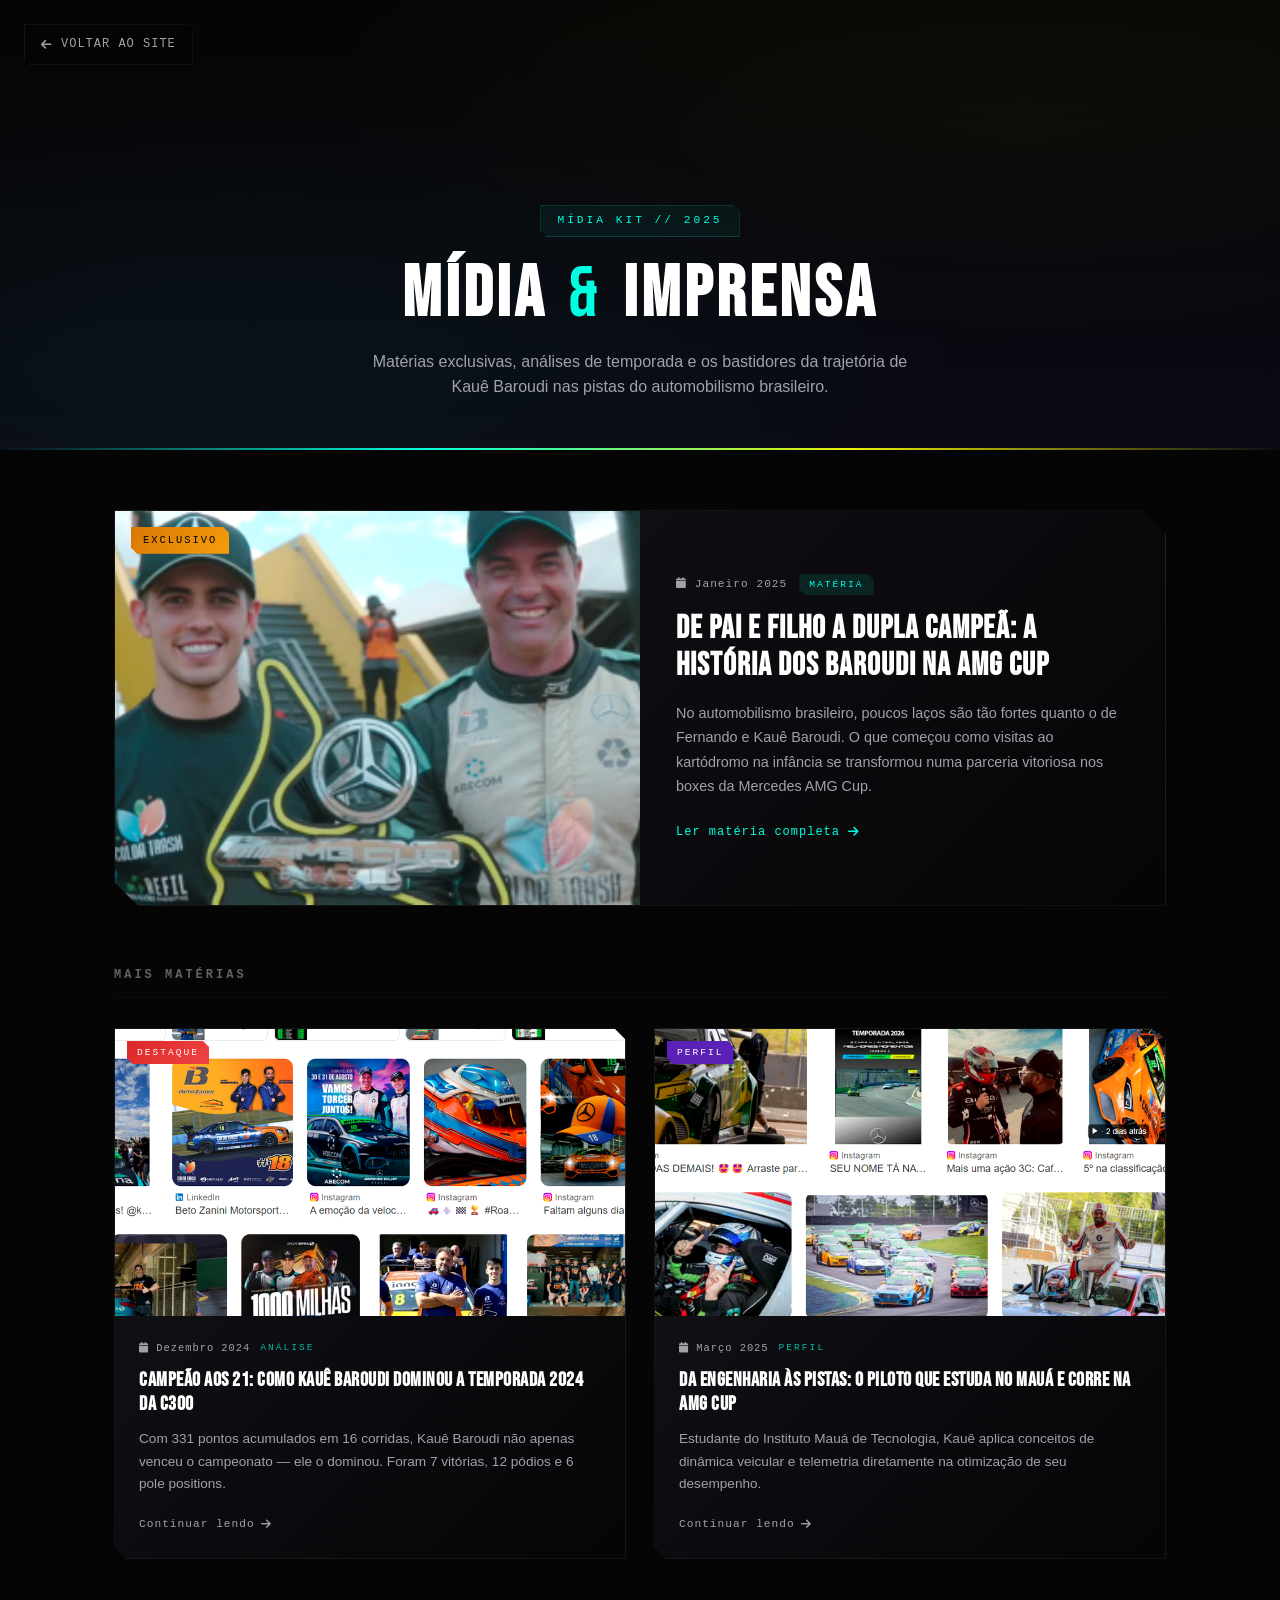
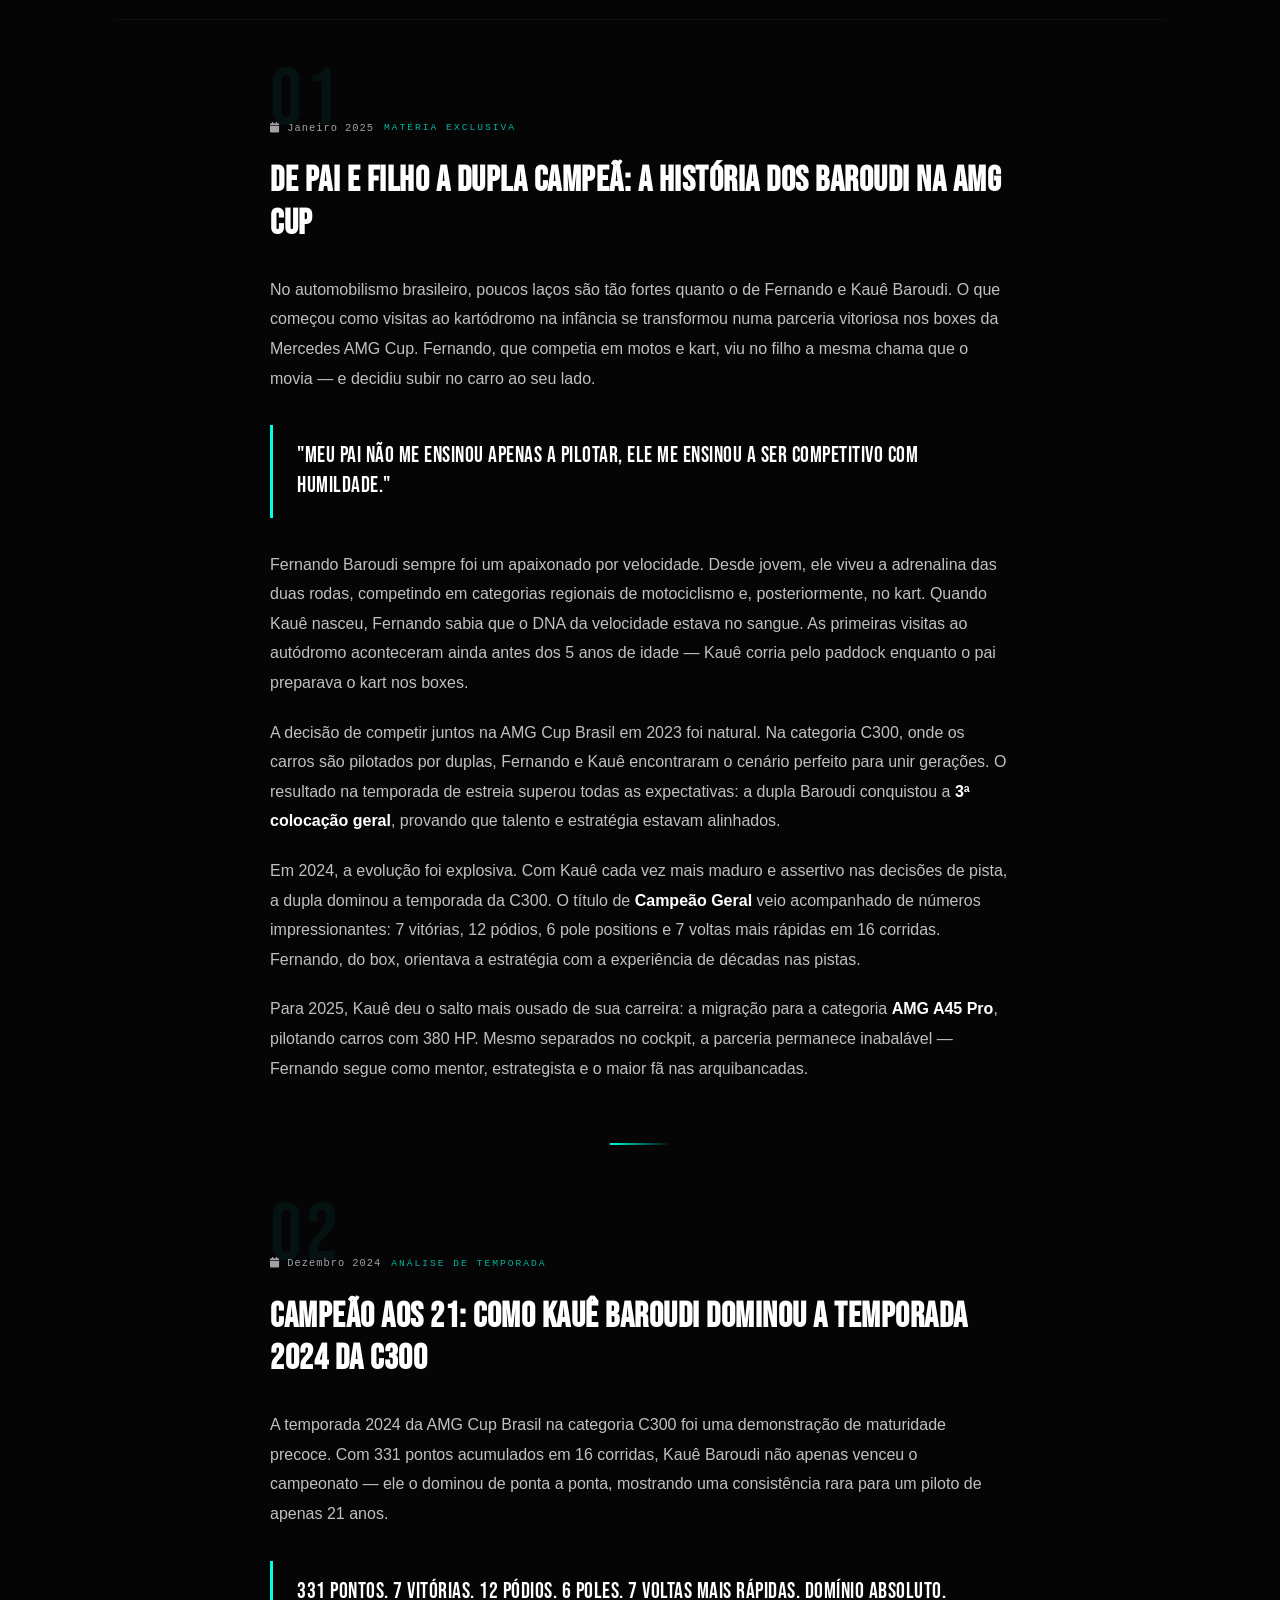
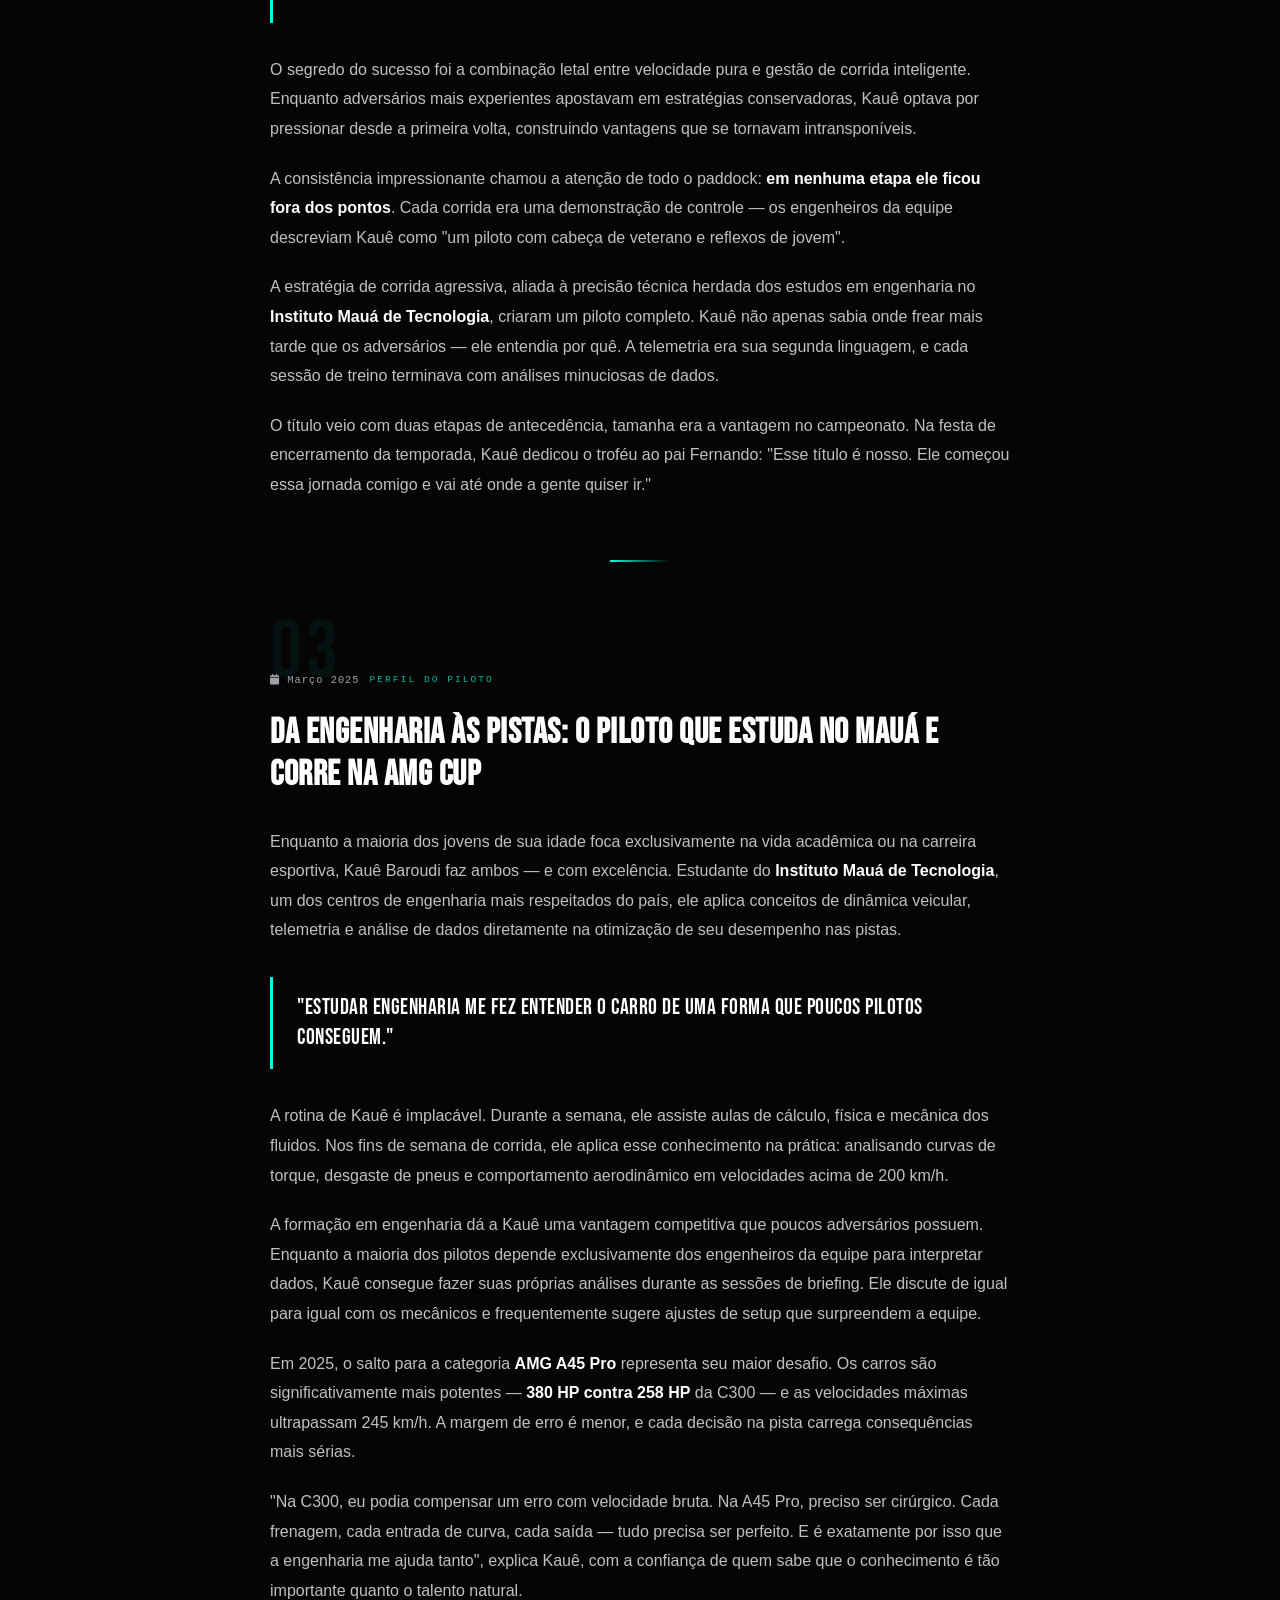
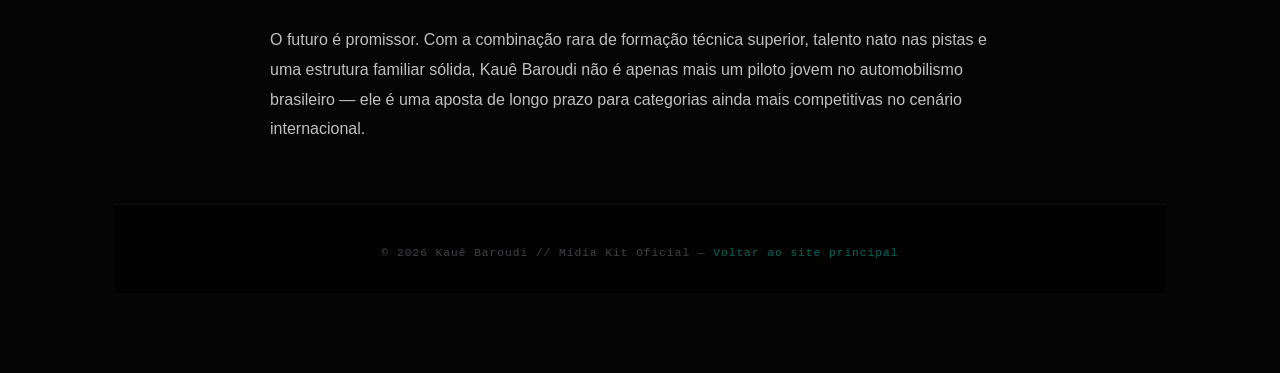
==== blog.html @ 87b8b79f "feat: pagina dedicada de blog com design magazine, artigos completos e links na index" ====
<!DOCTYPE html>
<html lang="pt-BR">
<head>
    <meta charset="UTF-8">
    <meta name="viewport" content="width=device-width, initial-scale=1.0, viewport-fit=cover">
    <title>Blog // Kauê Baroudi — Mídia & Imprensa</title>
    <meta name="description" content="Matérias exclusivas, análises de corrida e bastidores da carreira do piloto Kauê Baroudi na AMG Cup Brasil.">
    
    <!-- Fonts -->
    <link rel="preconnect" href="https://fonts.googleapis.com">
    <link href="https://fonts.googleapis.com/css2?family=Bebas+Neue&family=Inter:wght@300;400;500;600&family=JetBrains+Mono:wght@400;500&display=swap" rel="stylesheet">
    
    <!-- Icons -->
    <link rel="stylesheet" href="https://cdnjs.cloudflare.com/ajax/libs/font-awesome/6.5.2/css/all.min.css">
    
    <!-- Base Styles + Blog Styles -->
    <link rel="stylesheet" href="index.css">
    <link rel="stylesheet" href="blog.css">
</head>
<body>

    <!-- Back to Home -->
    <a href="index.html" class="blog-back-link">
        <i class="fa-solid fa-arrow-left"></i> VOLTAR AO SITE
    </a>

    <!-- Blog Hero -->
    <section class="blog-hero">
        <div class="blog-hero-content">
            <span class="blog-hero-badge">MÍDIA KIT // 2025</span>
            <h1 class="blog-hero-title">MÍDIA <span class="accent-slash">&</span> IMPRENSA</h1>
            <p class="blog-hero-desc">Matérias exclusivas, análises de temporada e os bastidores da trajetória de Kauê Baroudi nas pistas do automobilismo brasileiro.</p>
        </div>
    </section>

    <!-- Blog Content -->
    <main class="blog-content-area">
        <div class="blog-container">

            <!-- Featured Article -->
            <article class="featured-article" id="artigo-1">
                <div class="featured-img-wrapper">
                    <img src="material/card.png" alt="Fernando e Kauê Baroudi com troféu AMG Cup">
                    <span class="featured-badge">EXCLUSIVO</span>
                </div>
                <div class="featured-text">
                    <div class="featured-meta">
                        <span class="featured-date"><i class="fa-solid fa-calendar"></i> Janeiro 2025</span>
                        <span class="featured-tag">MATÉRIA</span>
                    </div>
                    <h2 class="featured-title">De Pai e Filho a Dupla Campeã: A História dos Baroudi na AMG Cup</h2>
                    <p class="featured-excerpt">No automobilismo brasileiro, poucos laços são tão fortes quanto o de Fernando e Kauê Baroudi. O que começou como visitas ao kartódromo na infância se transformou numa parceria vitoriosa nos boxes da Mercedes AMG Cup.</p>
                    <a href="#leitura-1" class="featured-read-more">Ler matéria completa <i class="fa-solid fa-arrow-right"></i></a>
                </div>
            </article>

            <!-- Other Articles -->
            <h3 class="articles-section-title">MAIS MATÉRIAS</h3>

            <div class="articles-grid">
                <!-- Article 2 -->
                <article class="article-card" id="artigo-2">
                    <div class="article-img-wrapper">
                        <img src="assets/galeria_4.png" alt="Kauê Baroudi campeão C300 2024">
                        <span class="article-badge badge-destaque">DESTAQUE</span>
                    </div>
                    <div class="article-body">
                        <div class="article-meta">
                            <span class="article-date"><i class="fa-solid fa-calendar"></i> Dezembro 2024</span>
                            <span class="article-cat">ANÁLISE</span>
                        </div>
                        <h3 class="article-title">Campeão aos 21: Como Kauê Baroudi Dominou a Temporada 2024 da C300</h3>
                        <p class="article-excerpt">Com 331 pontos acumulados em 16 corridas, Kauê Baroudi não apenas venceu o campeonato — ele o dominou. Foram 7 vitórias, 12 pódios e 6 pole positions.</p>
                        <a href="#leitura-2" class="article-read-link">Continuar lendo <i class="fa-solid fa-arrow-right"></i></a>
                    </div>
                </article>

                <!-- Article 3 -->
                <article class="article-card" id="artigo-3">
                    <div class="article-img-wrapper">
                        <img src="assets/galeria_2.png" alt="Kauê Baroudi no cockpit AMG A45 Pro">
                        <span class="article-badge badge-perfil">PERFIL</span>
                    </div>
                    <div class="article-body">
                        <div class="article-meta">
                            <span class="article-date"><i class="fa-solid fa-calendar"></i> Março 2025</span>
                            <span class="article-cat">PERFIL</span>
                        </div>
                        <h3 class="article-title">Da Engenharia às Pistas: O Piloto que Estuda no Mauá e Corre na AMG Cup</h3>
                        <p class="article-excerpt">Estudante do Instituto Mauá de Tecnologia, Kauê aplica conceitos de dinâmica veicular e telemetria diretamente na otimização de seu desempenho.</p>
                        <a href="#leitura-3" class="article-read-link">Continuar lendo <i class="fa-solid fa-arrow-right"></i></a>
                    </div>
                </article>
            </div>

            <!-- Full Articles -->
            <div class="article-full-section">

                <!-- Full Article 1 -->
                <article class="article-full" id="leitura-1">
                    <div class="article-full-header">
                        <div class="article-full-number">01</div>
                        <div class="article-meta">
                            <span class="article-date"><i class="fa-solid fa-calendar"></i> Janeiro 2025</span>
                            <span class="article-cat">MATÉRIA EXCLUSIVA</span>
                        </div>
                        <h2 class="article-title">De Pai e Filho a Dupla Campeã: A História dos Baroudi na AMG Cup</h2>
                    </div>
                    <div class="article-full-body">
                        <p>No automobilismo brasileiro, poucos laços são tão fortes quanto o de Fernando e Kauê Baroudi. O que começou como visitas ao kartódromo na infância se transformou numa parceria vitoriosa nos boxes da Mercedes AMG Cup. Fernando, que competia em motos e kart, viu no filho a mesma chama que o movia — e decidiu subir no carro ao seu lado.</p>

                        <div class="pull-quote">
                            "Meu pai não me ensinou apenas a pilotar, ele me ensinou a ser competitivo com humildade."
                        </div>

                        <p>Fernando Baroudi sempre foi um apaixonado por velocidade. Desde jovem, ele viveu a adrenalina das duas rodas, competindo em categorias regionais de motociclismo e, posteriormente, no kart. Quando Kauê nasceu, Fernando sabia que o DNA da velocidade estava no sangue. As primeiras visitas ao autódromo aconteceram ainda antes dos 5 anos de idade — Kauê corria pelo paddock enquanto o pai preparava o kart nos boxes.</p>

                        <p>A decisão de competir juntos na AMG Cup Brasil em 2023 foi natural. Na categoria C300, onde os carros são pilotados por duplas, Fernando e Kauê encontraram o cenário perfeito para unir gerações. O resultado na temporada de estreia superou todas as expectativas: a dupla Baroudi conquistou a <strong>3ª colocação geral</strong>, provando que talento e estratégia estavam alinhados.</p>

                        <p>Em 2024, a evolução foi explosiva. Com Kauê cada vez mais maduro e assertivo nas decisões de pista, a dupla dominou a temporada da C300. O título de <strong>Campeão Geral</strong> veio acompanhado de números impressionantes: 7 vitórias, 12 pódios, 6 pole positions e 7 voltas mais rápidas em 16 corridas. Fernando, do box, orientava a estratégia com a experiência de décadas nas pistas.</p>

                        <p>Para 2025, Kauê deu o salto mais ousado de sua carreira: a migração para a categoria <strong>AMG A45 Pro</strong>, pilotando carros com 380 HP. Mesmo separados no cockpit, a parceria permanece inabalável — Fernando segue como mentor, estrategista e o maior fã nas arquibancadas.</p>
                    </div>
                </article>

                <div class="article-divider"></div>

                <!-- Full Article 2 -->
                <article class="article-full" id="leitura-2">
                    <div class="article-full-header">
                        <div class="article-full-number">02</div>
                        <div class="article-meta">
                            <span class="article-date"><i class="fa-solid fa-calendar"></i> Dezembro 2024</span>
                            <span class="article-cat">ANÁLISE DE TEMPORADA</span>
                        </div>
                        <h2 class="article-title">Campeão aos 21: Como Kauê Baroudi Dominou a Temporada 2024 da C300</h2>
                    </div>
                    <div class="article-full-body">
                        <p>A temporada 2024 da AMG Cup Brasil na categoria C300 foi uma demonstração de maturidade precoce. Com 331 pontos acumulados em 16 corridas, Kauê Baroudi não apenas venceu o campeonato — ele o dominou de ponta a ponta, mostrando uma consistência rara para um piloto de apenas 21 anos.</p>

                        <div class="pull-quote">
                            331 pontos. 7 vitórias. 12 pódios. 6 poles. 7 voltas mais rápidas. Domínio absoluto.
                        </div>

                        <p>O segredo do sucesso foi a combinação letal entre velocidade pura e gestão de corrida inteligente. Enquanto adversários mais experientes apostavam em estratégias conservadoras, Kauê optava por pressionar desde a primeira volta, construindo vantagens que se tornavam intransponíveis.</p>

                        <p>A consistência impressionante chamou a atenção de todo o paddock: <strong>em nenhuma etapa ele ficou fora dos pontos</strong>. Cada corrida era uma demonstração de controle — os engenheiros da equipe descreviam Kauê como "um piloto com cabeça de veterano e reflexos de jovem".</p>

                        <p>A estratégia de corrida agressiva, aliada à precisão técnica herdada dos estudos em engenharia no <strong>Instituto Mauá de Tecnologia</strong>, criaram um piloto completo. Kauê não apenas sabia onde frear mais tarde que os adversários — ele entendia por quê. A telemetria era sua segunda linguagem, e cada sessão de treino terminava com análises minuciosas de dados.</p>

                        <p>O título veio com duas etapas de antecedência, tamanha era a vantagem no campeonato. Na festa de encerramento da temporada, Kauê dedicou o troféu ao pai Fernando: "Esse título é nosso. Ele começou essa jornada comigo e vai até onde a gente quiser ir."</p>
                    </div>
                </article>

                <div class="article-divider"></div>

                <!-- Full Article 3 -->
                <article class="article-full" id="leitura-3">
                    <div class="article-full-header">
                        <div class="article-full-number">03</div>
                        <div class="article-meta">
                            <span class="article-date"><i class="fa-solid fa-calendar"></i> Março 2025</span>
                            <span class="article-cat">PERFIL DO PILOTO</span>
                        </div>
                        <h2 class="article-title">Da Engenharia às Pistas: O Piloto que Estuda no Mauá e Corre na AMG Cup</h2>
                    </div>
                    <div class="article-full-body">
                        <p>Enquanto a maioria dos jovens de sua idade foca exclusivamente na vida acadêmica ou na carreira esportiva, Kauê Baroudi faz ambos — e com excelência. Estudante do <strong>Instituto Mauá de Tecnologia</strong>, um dos centros de engenharia mais respeitados do país, ele aplica conceitos de dinâmica veicular, telemetria e análise de dados diretamente na otimização de seu desempenho nas pistas.</p>

                        <div class="pull-quote">
                            "Estudar engenharia me fez entender o carro de uma forma que poucos pilotos conseguem."
                        </div>

                        <p>A rotina de Kauê é implacável. Durante a semana, ele assiste aulas de cálculo, física e mecânica dos fluidos. Nos fins de semana de corrida, ele aplica esse conhecimento na prática: analisando curvas de torque, desgaste de pneus e comportamento aerodinâmico em velocidades acima de 200 km/h.</p>

                        <p>A formação em engenharia dá a Kauê uma vantagem competitiva que poucos adversários possuem. Enquanto a maioria dos pilotos depende exclusivamente dos engenheiros da equipe para interpretar dados, Kauê consegue fazer suas próprias análises durante as sessões de briefing. Ele discute de igual para igual com os mecânicos e frequentemente sugere ajustes de setup que surpreendem a equipe.</p>

                        <p>Em 2025, o salto para a categoria <strong>AMG A45 Pro</strong> representa seu maior desafio. Os carros são significativamente mais potentes — <strong>380 HP contra 258 HP</strong> da C300 — e as velocidades máximas ultrapassam 245 km/h. A margem de erro é menor, e cada decisão na pista carrega consequências mais sérias.</p>

                        <p>"Na C300, eu podia compensar um erro com velocidade bruta. Na A45 Pro, preciso ser cirúrgico. Cada frenagem, cada entrada de curva, cada saída — tudo precisa ser perfeito. E é exatamente por isso que a engenharia me ajuda tanto", explica Kauê, com a confiança de quem sabe que o conhecimento é tão importante quanto o talento natural.</p>

                        <p>O futuro é promissor. Com a combinação rara de formação técnica superior, talento nato nas pistas e uma estrutura familiar sólida, Kauê Baroudi não é apenas mais um piloto jovem no automobilismo brasileiro — ele é uma aposta de longo prazo para categorias ainda mais competitivas no cenário internacional.</p>
                    </div>
                </article>

            </div>

            <!-- Blog Footer -->
            <footer class="blog-footer">
                <p>© 2026 Kauê Baroudi // Mídia Kit Oficial — <a href="index.html">Voltar ao site principal</a></p>
            </footer>

        </div>
    </main>

</body>
</html>
---- index.css ----
/* ==========================================================================
   DESIGN SYSTEM & VARIABLES
   ========================================================================== */
:root {
    /* Color Palette */
    --bg-dark: #050505;
    --bg-darker: #020202;
    --card-bg-start: #14141a;
    --card-bg-end: #050507;
    
    --primary-cyan: #00FFE0;
    --primary-cyan-glow: rgba(0, 255, 224, 0.4);
    
    --secondary-green: #ECEE01;
    --secondary-green-glow: rgba(236, 238, 1, 0.5);
    
    --text-white: #ffffff;
    --text-gray: #a1a1aa;
    --text-dark: #1f1f2e;
    
    /* Font Stacks */
    --font-title: 'Bebas Neue', sans-serif;
    --font-body: 'Space Grotesk', sans-serif;
    --font-mono: 'DM Mono', monospace;
    
    /* Custom Sci-Fi Clip-Paths (Chamfered cuts) */
    --cut-sm: polygon(0 0, calc(100% - 6px) 0, 100% 6px, 100% 100%, 6px 100%, 0 calc(100% - 6px));
    --cut-md: polygon(0 0, calc(100% - 12px) 0, 100% 12px, 100% 100%, 12px 100%, 0 calc(100% - 12px));
    --cut-lg: polygon(0 0, calc(100% - 24px) 0, 100% 24px, 100% 100%, 24px 100%, 0 calc(100% - 24px));
    
    /* Transitions */
    --transition-fast: 0.2s cubic-bezier(0.16, 1, 0.3, 1);
    --transition-smooth: 0.5s cubic-bezier(0.16, 1, 0.3, 1);
    
    --header-height: 80px;
}

/* ==========================================================================
   RESET & BASE STYLES
   ========================================================================== */
*, *::before, *::after {
    box-sizing: border-box;
    margin: 0;
    padding: 0;
}

html {
    scroll-behavior: smooth;
    overflow-x: hidden;
    background-color: var(--bg-dark);
}

body {
    font-family: var(--font-body);
    background-color: var(--bg-dark);
    color: var(--text-white);
    line-height: 1.6;
    overflow-x: hidden;
}

li {
    list-style: none;
}

a {
    color: inherit;
    text-decoration: none;
    transition: var(--transition-fast);
}

img, video {
    display: block;
    max-width: 100%;
    height: auto;
    image-rendering: -webkit-optimize-contrast;
    image-rendering: crisp-edges;
}

/* Scrollbar styling */
::-webkit-scrollbar {
    width: 8px;
}
::-webkit-scrollbar-track {
    background: var(--bg-dark);
}
::-webkit-scrollbar-thumb {
    background: #27272a;
    border-radius: 4px;
}
::-webkit-scrollbar-thumb:hover {
    background: var(--primary-cyan);
}

/* ==========================================================================
   REUSABLE COMPONENTS
   ========================================================================== */
.container {
    width: 100%;
    max-width: 1280px;
    margin: 0 auto;
    padding: 0 clamp(1rem, 3vw, 2rem);
}

.section-padding {
    padding: clamp(2.5rem, 6vw, 4.5rem) 0;
}

.bg-darker {
    background-color: var(--bg-darker);
}

/* Header & Section Title Divider */
.section-header {
    margin-bottom: 30px;
    text-align: center;
}

.section-title {
    font-family: var(--font-title);
    font-size: clamp(3rem, 6vw, 4.5rem);
    letter-spacing: 2px;
    color: var(--text-white);
    text-transform: uppercase;
}

.section-divider {
    width: 60px;
    height: 4px;
    background: linear-gradient(90deg, var(--primary-cyan), var(--secondary-green));
    margin: 15px auto 0;
}

.text-center {
    text-align: center;
}

/* Buttons */
.btn {
    display: inline-flex;
    align-items: center;
    justify-content: center;
    font-family: var(--font-body);
    font-weight: 700;
    font-size: 0.9rem;
    letter-spacing: 1px;
    text-transform: uppercase;
    padding: 16px 36px;
    clip-path: var(--cut-sm);
    cursor: pointer;
    transition: var(--transition-fast);
    position: relative;
    border: none;
    outline: none;
}

.btn-primary {
    background: linear-gradient(135deg, var(--primary-cyan), #008BB8);
    color: var(--text-white);
    box-shadow: 0 4px 20px var(--primary-cyan-glow);
}

.btn-primary:hover {
    transform: translateY(-2px);
    box-shadow: 0 6px 25px var(--primary-cyan);
}

.btn-outline {
    background: transparent;
    color: var(--text-white);
    border: 1px solid rgba(255, 255, 255, 0.2);
}

.btn-outline::before {
    content: '';
    position: absolute;
    top: 0;
    left: 0;
    width: 100%;
    height: 100%;
    background: rgba(255, 255, 255, 0.05);
    opacity: 0;
    transition: var(--transition-fast);
}

.btn-outline:hover {
    border-color: var(--secondary-green);
    color: var(--secondary-green);
    box-shadow: 0 0 15px var(--secondary-green-glow);
}

.btn-outline:hover::before {
    opacity: 1;
}

.btn-full {
    width: 100%;
}

/* ==========================================================================
   HEADER / NAVIGATION MENU
   ========================================================================== */
#mainNav {
    position: fixed;
    top: 0;
    left: 0;
    width: 100%;
    height: var(--header-height);
    height: calc(var(--header-height) + env(safe-area-inset-top, 0px));
    z-index: 1000;
    transition: var(--transition-smooth);
    background: rgba(5, 5, 5, 0.2);
    backdrop-filter: blur(8px);
    border-bottom: 1px solid rgba(255, 255, 255, 0.03);
    padding-top: env(safe-area-inset-top, 0px);
    padding-left: env(safe-area-inset-left, 0px);
    padding-right: env(safe-area-inset-right, 0px);
}

.nav-container {
    max-width: 1280px;
    height: 100%;
    margin: 0 auto;
    padding: 0 24px;
    display: flex;
    align-items: center;
    justify-content: space-between;
    position: relative;
}

.logo {
    font-family: var(--font-title);
    font-size: 2.2rem;
    letter-spacing: 1.5px;
    color: var(--text-white);
    display: flex;
    align-items: center;
}

.accent-slash {
    color: var(--primary-cyan);
    margin: 0 5px;
    font-weight: 300;
}

.car-number {
    color: var(--secondary-green);
}

/* Nav Menu Links */
.nav-menu ul {
    display: flex;
    align-items: center;
    gap: 32px;
}

.nav-link {
    font-family: var(--font-body);
    font-weight: 600;
    font-size: 0.9rem;
    text-transform: uppercase;
    letter-spacing: 1px;
    color: var(--text-gray);
    position: relative;
    padding: 8px 0;
}

.nav-link::after {
    content: '';
    position: absolute;
    bottom: 0;
    left: 0;
    width: 0;
    height: 2px;
    background-color: var(--secondary-green);
    transition: var(--transition-fast);
}

.nav-link:hover {
    color: var(--text-white);
}

.nav-link:hover::after,
.nav-link.active::after {
    width: 100%;
}

.nav-link.active {
    color: var(--secondary-green);
}

.btn-nav-cta {
    background: rgba(124, 58, 237, 0.1);
    border: 1px solid var(--primary-cyan);
    color: var(--text-white);
    font-family: var(--font-body);
    font-weight: 700;
    font-size: 0.85rem;
    text-transform: uppercase;
    letter-spacing: 1px;
    padding: 10px 24px;
    clip-path: var(--cut-sm);
}

.btn-nav-cta:hover {
    background: var(--primary-cyan);
    box-shadow: 0 0 15px var(--primary-cyan-glow);
}

/* Mobile Toggle Hamburger */
.nav-toggle {
    display: none;
    flex-direction: column;
    justify-content: space-between;
    width: 30px;
    height: 20px;
    background: transparent;
    border: none;
    cursor: pointer;
    z-index: 1100;
}

.nav-toggle .bar {
    width: 100%;
    height: 2px;
    background-color: var(--text-white);
    transition: var(--transition-fast);
}

/* Scrolled Nav Style: Dynamic Gradient Menu */
#mainNav.scrolled {
    background: rgba(5, 5, 5, 0.95);
    height: 70px;
    height: calc(70px + env(safe-area-inset-top, 0px));
    box-shadow: 0 10px 30px rgba(0, 0, 0, 0.8);
    position: fixed;
}

/* As scrolled menu gradient border: 10% ends roxo/magenta, 80% center ciano/teal */
#mainNav.scrolled::after {
    content: '';
    position: absolute;
    bottom: 0;
    left: 0;
    width: 100%;
    height: 2px;
    background: linear-gradient(90deg, var(--primary-cyan) 0%, var(--secondary-green) 15%, #27272a 30%, #27272a 70%, var(--secondary-green) 85%, var(--primary-cyan) 100%);
}

/* ==========================================================================
   HERO SECTION (Scroll Sync Video)
   ========================================================================== */
.hero-scroll-container {
    height: calc(100vh + 380px);
    height: calc(100dvh + 380px);
    position: relative;
    background-color: #050505;
    z-index: 10;
}

.hero-sticky {
    position: sticky;
    top: 0;
    height: 100vh;
    height: 100dvh;
    width: 100%;
    overflow: hidden;
    background-color: #050505;
}



#hero-video {
    position: absolute;
    top: 50%;
    left: 50%;
    width: 100%;
    height: 100%;
    max-width: none;
    transform: translate(-50%, -50%) scale(1.05);
    object-fit: cover;
    z-index: 1;
    will-change: transform, current-time;
}

.hero-watermark-cover {
    position: absolute;
    bottom: 0;
    right: 0;
    width: 160px;
    height: 160px;
    background: radial-gradient(circle at bottom right, #050505 10%, rgba(5, 5, 5, 0.85) 35%, transparent 75%);
    z-index: 2;
    pointer-events: none;
}

.hero-dark-overlay {
    position: absolute;
    top: 0;
    left: 0;
    width: 100%;
    height: 100%;
    background-color: #000000;
    opacity: 0.1; /* Starts almost transparent, fades to 0.85 */
    z-index: 3;
    will-change: opacity;
}

.hero-content {
    position: absolute;
    top: 0;
    left: 0;
    width: 100%;
    height: 100%;
    z-index: 4;
    display: flex;
    flex-direction: column;
    justify-content: center;
    align-items: center;
    text-align: center;
    padding: 24px;
    pointer-events: none;
}

.hero-eyebrow {
    display: block;
    font-family: var(--font-mono);
    color: var(--secondary-green);
    font-size: 1.1rem;
    font-weight: 500;
    letter-spacing: 4px;
    margin-bottom: 20px;
    text-shadow: 0 0 10px var(--secondary-green-glow);
    opacity: 0;
    transform: translateY(30px);
    will-change: transform, opacity;
}

.hero-name {
    font-family: var(--font-title);
    font-size: clamp(4rem, 10vw, 8rem);
    line-height: 0.9;
    letter-spacing: 0.35em;
    margin-bottom: 24px;
    text-shadow: 0 5px 30px rgba(0, 0, 0, 0.8);
    opacity: 0;
    transform: translateY(40px);
    will-change: transform, opacity, letter-spacing;
}

.hero-tagline {
    font-size: clamp(1rem, 2vw, 1.25rem);
    color: var(--text-gray);
    max-width: 650px;
    margin: 0 auto 40px;
    text-shadow: 0 2px 10px rgba(0,0,0,0.5);
    opacity: 0;
    transform: translateY(30px);
    will-change: transform, opacity;
}

.hero-actions {
    display: flex;
    gap: 20px;
    justify-content: center;
    opacity: 0;
    transform: translateY(30px);
    will-change: transform, opacity;
}

/* Scroll Indicator */
.scroll-indicator {
    position: absolute;
    bottom: 40px;
    left: 50%;
    transform: translateX(-50%);
    z-index: 3;
    display: flex;
    flex-direction: column;
    align-items: center;
    gap: 8px;
    pointer-events: none;
}

.scroll-text {
    font-family: var(--font-mono);
    font-size: 0.75rem;
    letter-spacing: 2px;
    color: var(--text-gray);
}

.scroll-arrow {
    font-size: 1.2rem;
    color: var(--secondary-green);
    animation: bounce 2s infinite;
}

@keyframes bounce {
    0%, 20%, 50%, 80%, 100% {
        transform: translateY(0);
    }
    40% {
        transform: translateY(-8px);
    }
    60% {
        transform: translateY(-4px);
    }
}

/* ==========================================================================
   SPONSORS BAR (Marquee below Hero)
   ========================================================================== */
.sponsors-bar-section {
    position: relative;
    z-index: 12;
    background: linear-gradient(180deg, #050505 0%, #0a0a10 50%, #050505 100%);
    border-top: 1px solid rgba(0, 255, 224, 0.08);
    border-bottom: 1px solid rgba(236, 238, 1, 0.08);
    padding: 0;
    overflow: hidden;
}

.sponsors-bar-container {
    display: flex;
    flex-direction: column;
    align-items: center;
    padding: 18px 0 14px;
}

.sponsors-bar-label {
    font-family: var(--font-mono);
    font-size: 0.65rem;
    letter-spacing: 3px;
    color: var(--text-gray);
    margin-bottom: 14px;
    text-transform: uppercase;
    opacity: 0.6;
}

.sponsors-bar-track {
    width: 100%;
    overflow: hidden;
    -webkit-mask-image: linear-gradient(90deg, transparent 0%, #000 10%, #000 90%, transparent 100%);
    mask-image: linear-gradient(90deg, transparent 0%, #000 10%, #000 90%, transparent 100%);
}

.sponsors-bar-logos {
    display: flex;
    gap: 50px;
    animation: marqueeScroll 25s linear infinite;
    width: max-content;
}

.sponsor-bar-item {
    font-family: var(--font-title);
    font-size: 1.5rem;
    letter-spacing: 3px;
    color: rgba(255, 255, 255, 0.45);
    white-space: nowrap;
    display: flex;
    align-items: center;
    gap: 10px;
    transition: all 0.4s ease;
    cursor: default;
    user-select: none;
    text-shadow: 0 0 8px rgba(0, 255, 224, 0.08);
}

.sponsor-bar-item i {
    font-size: 1.05rem;
    color: var(--primary-cyan);
    opacity: 0.5;
    transition: all 0.4s ease;
    filter: drop-shadow(0 0 4px rgba(0, 255, 224, 0.15));
}

.sponsor-bar-item:hover {
    color: rgba(255, 255, 255, 0.85);
    text-shadow: 0 0 15px rgba(0, 255, 224, 0.25);
}

.sponsor-bar-item:hover i {
    color: var(--primary-cyan);
    opacity: 1;
    filter: drop-shadow(0 0 8px rgba(0, 255, 224, 0.5));
}

@keyframes marqueeScroll {
    0% {
        transform: translateX(0);
    }
    100% {
        transform: translateX(-50%);
    }
}

/* ==========================================================================
   SOBRE O PILOTO (About Section)
   ========================================================================== */
.about-grid {
    display: grid;
    grid-template-columns: 5fr 7fr;
    gap: 60px;
    align-items: start;
}

.about-image-column {
    display: flex;
    flex-direction: column;
    gap: 30px;
}

.about-img-wrapper {
    clip-path: var(--cut-lg);
    background: linear-gradient(135deg, var(--primary-cyan), var(--secondary-green));
    padding: 2px; /* Gradient border */
    position: relative;
    box-shadow: 0 20px 40px rgba(0,0,0,0.5);
}

.about-img {
    width: 100%;
    aspect-ratio: 4/5;
    object-fit: cover;
    clip-path: var(--cut-lg);
    transition: var(--transition-smooth);
}

.about-img-wrapper:hover .about-img {
    transform: scale(1.02);
}

/* Pillars grid under image */
.pillars-grid {
    display: grid;
    grid-template-columns: repeat(2, 1fr);
    gap: 20px;
}

.pillar-card {
    background: linear-gradient(135deg, var(--card-bg-start), var(--card-bg-end));
    border: 1px solid rgba(255, 255, 255, 0.05);
    padding: 20px;
    clip-path: var(--cut-sm);
    transition: var(--transition-fast);
}

.pillar-card:hover {
    border-color: rgba(124, 58, 237, 0.3);
    transform: translateY(-3px);
}

.pillar-icon {
    font-size: 1.5rem;
    color: var(--primary-cyan);
    margin-bottom: 12px;
}

.pillar-title {
    font-family: var(--font-body);
    font-weight: 700;
    font-size: 1rem;
    margin-bottom: 6px;
    color: var(--text-white);
    text-transform: uppercase;
}

.pillar-desc {
    font-size: 0.8rem;
    color: var(--text-gray);
    line-height: 1.4;
}

/* About Card Label (below image) */
.about-card-label {
    text-align: center;
    padding: 20px 16px 12px;
    background: linear-gradient(135deg, rgba(20, 20, 26, 0.6), rgba(5, 5, 7, 0.8));
    border: 1px solid rgba(255, 255, 255, 0.04);
    clip-path: var(--cut-sm);
    margin-top: -4px;
}

.about-card-name {
    font-family: var(--font-title);
    font-size: clamp(1.8rem, 4vw, 2.5rem);
    letter-spacing: 3px;
    color: var(--text-white);
    line-height: 1;
    margin-bottom: 6px;
}

.about-card-category {
    font-family: var(--font-mono);
    font-size: 0.75rem;
    letter-spacing: 2px;
    color: var(--text-gray);
    display: block;
}

/* About Text */
.about-subtitle {
    font-family: var(--font-title);
    font-size: clamp(1.6rem, 4.5vw, 2.4rem);
    letter-spacing: 1px;
    color: var(--secondary-green);
    margin-bottom: 24px;
    text-shadow: 0 0 10px var(--secondary-green-glow);
}

.about-paragraph {
    color: var(--text-gray);
    margin-bottom: 20px;
    font-size: 1.05rem;
    text-align: justify;
}

.about-paragraph strong {
    color: var(--text-white);
}

.signature-block {
    margin-top: 40px;
    border-left: 3px solid var(--primary-cyan);
    padding-left: 20px;
}

.sig-name {
    display: block;
    font-family: var(--font-title);
    font-size: clamp(1.5rem, 3.5vw, 2.2rem);
    letter-spacing: 1px;
    line-height: 1;
}

.sig-title {
    font-family: var(--font-mono);
    font-size: 0.8rem;
    color: var(--text-gray);
    letter-spacing: 1px;
}

/* ==========================================================================
   TRAJETÓRIA / TIMELINE (Horizontal Scroll Pin)
   ========================================================================== */
.timeline-scroll-container {
    height: 180vh;
    height: 180dvh; /* Faster scroll volume for a tighter section */
    position: relative;
    background-color: var(--bg-dark);
}

.trajectory-sticky {
    position: sticky;
    top: 0;
    left: 0;
    width: 100%;
    height: 100vh;
    height: 100dvh;
    overflow: hidden;
    display: flex;
    flex-direction: column;
    justify-content: center;
    z-index: 6;
}


.timeline-header-container {
    position: relative;
    z-index: 3;
    text-align: center;
    margin-bottom: 10px;
    padding: 0 24px;
}

.section-subtitle {
    font-size: 1rem;
    color: var(--text-gray);
    letter-spacing: 1px;
    margin-top: 10px;
}

/* Horizontal Timeline Path */
.timeline-container {
    position: relative;
    z-index: 3;
    width: 100%;
    padding: 20px 0;
}

.timeline-track {
    position: absolute;
    top: 50px;
    left: 0;
    width: 100%;
    height: 2px;
    background: rgba(255, 255, 255, 0.1);
    z-index: 1;
}

.timeline-track-progress {
    position: absolute;
    top: 50px;
    left: 0;
    height: 2px;
    background: linear-gradient(90deg, var(--primary-cyan), var(--secondary-green));
    width: 0%;
    z-index: 2;
    box-shadow: 0 0 10px var(--secondary-green);
}

/* Nodes Wrapper */
.timeline-wrapper {
    display: flex;
    width: max-content;
    padding-left: 10%;
    padding-right: 10%;
    position: relative;
    z-index: 2;
}

.timeline-node {
    width: min(320px, 100vw);
    min-width: min(320px, 100vw);
    position: relative;
    padding: 0 16px;
    display: flex;
    flex-direction: column;
    align-items: center;
    z-index: 3;
}

/* Dot on the track line */
.timeline-dot {
    width: 20px;
    height: 20px;
    background-color: var(--bg-dark);
    border: 3px solid rgba(255, 255, 255, 0.4);
    border-radius: 50%;
    margin-bottom: 24px;
    transition: var(--transition-fast);
    box-shadow: 0 0 0 rgba(255, 255, 255, 0);
    z-index: 5;
    position: relative;
}

.timeline-dot.active {
    background-color: var(--secondary-green);
    border-color: #000;
    box-shadow: 0 0 15px var(--secondary-green-glow);
    transform: scale(1.35);
}

/* Pulse effect for upcoming stops */
.timeline-dot.next-stop {
    border-color: var(--primary-cyan);
    animation: dotPulse 1.5s infinite alternate;
}

@keyframes dotPulse {
    0% {
        box-shadow: 0 0 0 0 var(--primary-cyan-glow);
    }
    100% {
        box-shadow: 0 0 12px 6px var(--primary-cyan-glow);
    }
}

/* The card with details */
.timeline-card {
    background: rgba(20, 20, 26, 0.85);
    backdrop-filter: blur(12px);
    border: 1px solid rgba(255, 255, 255, 0.05);
    padding: 16px;
    clip-path: var(--cut-md);
    width: 100%;
    transition: var(--transition-fast);
    position: relative;
}

.timeline-node:hover .timeline-card {
    border-color: var(--secondary-green-glow);
    background: rgba(25, 25, 32, 0.9);
}

.timeline-year {
    font-family: var(--font-mono);
    color: var(--secondary-green);
    font-size: 0.95rem;
    font-weight: 700;
    display: block;
    margin-bottom: 8px;
    text-shadow: 0 0 5px var(--secondary-green-glow);
}

.timeline-title {
    font-family: var(--font-body);
    font-weight: 700;
    font-size: 1.25rem;
    margin-bottom: 8px;
}

.timeline-image-wrapper {
    width: 100%;
    aspect-ratio: 16/9;
    overflow: hidden;
    clip-path: var(--cut-sm);
    margin-bottom: 10px;
    background-color: #000;
    position: relative;
}

.timeline-image-wrapper::after {
    content: '';
    position: absolute;
    top: 0;
    left: 0;
    width: 100%;
    height: 100%;
    background: rgba(5, 5, 5, 0.2);
    pointer-events: none;
    z-index: 1;
}

.timeline-image {
    width: 100%;
    height: 100%;
    object-fit: cover;
    filter: brightness(1.05) contrast(1.02);
    transition: var(--transition-smooth);
}

.timeline-card:hover .timeline-image {
    transform: scale(1.05);
}

.timeline-desc {
    color: var(--text-gray);
    font-size: 0.85rem;
    line-height: 1.5;
}

/* ==========================================================================
   ESTATÍSTICAS / LIVE DATA
   ========================================================================== */
.stat-section {
    background-color: var(--bg-darker);
    border-top: 1px solid rgba(255, 255, 255, 0.02);
    border-bottom: 1px solid rgba(255, 255, 255, 0.02);
}

.stats-grid {
    display: grid;
    grid-template-columns: repeat(6, 1fr);
    gap: 16px;
    margin-bottom: 30px;
}

.stat-card {
    background: linear-gradient(135deg, var(--card-bg-start), var(--card-bg-end));
    border: 1px solid rgba(255, 255, 255, 0.03);
    padding: 24px 12px;
    clip-path: var(--cut-md);
    text-align: center;
    position: relative;
    transition: var(--transition-fast);
}

.stat-card:hover {
    border-color: rgba(57, 255, 20, 0.2);
    transform: translateY(-5px);
}

.stat-icon {
    font-size: 2.2rem;
    color: var(--primary-cyan);
    margin-bottom: 16px;
    transition: var(--transition-fast);
}

.stat-card:hover .stat-icon {
    transform: scale(1.1);
    color: var(--secondary-green);
    text-shadow: 0 0 10px var(--secondary-green-glow);
}

.stat-number-wrapper {
    margin-bottom: 8px;
}

.stat-number {
    font-family: var(--font-title);
    font-size: clamp(3rem, 5vw, 4.5rem);
    line-height: 1;
    color: var(--text-white);
}

.stat-number-prefix {
    font-family: var(--font-title);
    font-size: clamp(2rem, 3.5vw, 3rem);
    color: var(--secondary-green);
    vertical-align: top;
    margin-right: 2px;
}

.stat-title {
    font-family: var(--font-body);
    font-weight: 700;
    font-size: 0.95rem;
    color: var(--text-white);
    text-transform: uppercase;
    letter-spacing: 0.5px;
    margin-bottom: 6px;
}

.stat-desc {
    font-size: 0.75rem;
    color: var(--text-gray);
    line-height: 1.4;
}

/* Special styling for car card */
.stat-card.car-card {
    border-color: rgba(124, 58, 237, 0.2);
}

.stat-card.car-card .stat-icon {
    color: var(--secondary-green);
}

/* Telemetry box */
.telemetry-box {
    background: #0d0d12;
    border: 1px solid rgba(255, 255, 255, 0.05);
    clip-path: var(--cut-sm);
    max-width: 800px;
    margin: 0 auto;
}

.telemetry-header {
    background: #14141d;
    padding: 12px 20px;
    display: flex;
    align-items: center;
    gap: 10px;
    font-family: var(--font-mono);
    font-size: 0.8rem;
    letter-spacing: 1px;
    border-bottom: 1px solid rgba(255, 255, 255, 0.05);
}

.dot-green {
    width: 8px;
    height: 8px;
    background-color: var(--secondary-green);
    border-radius: 50%;
    animation: flash 1s infinite alternate;
}

@keyframes flash {
    0% { opacity: 0.3; }
    100% { opacity: 1; }
}

.telemetry-body {
    padding: 20px;
    display: grid;
    grid-template-columns: 1fr 1fr;
    gap: 30px;
    font-family: var(--font-mono);
    font-size: 0.85rem;
    color: var(--text-gray);
}

.telemetry-col p {
    margin-bottom: 8px;
}

.telemetry-col p:last-child {
    margin-bottom: 0;
}

.text-green {
    color: var(--secondary-green);
}

.text-cyan {
    color: var(--primary-cyan);
}

.text-white {
    color: var(--text-white);
}

.text-accent-green {
    color: var(--secondary-green);
    font-weight: 700;
}

/* ==========================================================================
   COTAS DE PATROCÍNIO (Sponsorship)
   ========================================================================== */
#patrocinio {
    position: relative;
    overflow: hidden;
    background-color: var(--bg-dark);
}

.sponsor-intro {
    max-width: 900px;
    margin: 0 auto 40px;
    background: linear-gradient(135deg, var(--card-bg-start), var(--card-bg-end));
    border: 1px solid rgba(255,255,255,0.03);
    padding: 24px;
    clip-path: var(--cut-md);
}

.sponsor-headline {
    font-family: var(--font-title);
    font-size: clamp(1.4rem, 3.5vw, 2rem);
    letter-spacing: 1px;
    color: var(--secondary-green);
    margin-bottom: 16px;
    text-transform: uppercase;
}

.sponsor-text {
    color: var(--text-gray);
    font-size: 1rem;
    margin-bottom: 30px;
}

.sponsor-text strong {
    color: var(--text-white);
}

.benefits-grid {
    display: grid;
    grid-template-columns: repeat(2, 1fr);
    gap: 24px;
}

.benefit-item {
    display: flex;
    flex-direction: column;
    gap: 8px;
}

.benefit-icon {
    font-size: 1.3rem;
    color: var(--primary-cyan);
}

.benefit-item h4 {
    font-family: var(--font-body);
    font-weight: 700;
    font-size: 0.95rem;
}

.benefit-item p {
    font-size: 0.8rem;
    color: var(--text-gray);
    line-height: 1.4;
}

.cotas-title {
    font-family: var(--font-title);
    font-size: clamp(1.6rem, 4.5vw, 2.4rem);
    letter-spacing: 1.5px;
    margin-bottom: 20px;
    text-transform: uppercase;
}

.cotas-grid {
    display: grid;
    grid-template-columns: repeat(3, 1fr);
    gap: 30px;
    align-items: center;
    margin-bottom: 20px;
}

.cota-card {
    background: linear-gradient(135deg, var(--card-bg-start), var(--card-bg-end));
    border: 1px solid rgba(255, 255, 255, 0.05);
    padding: 25px 20px;
    clip-path: var(--cut-md);
    position: relative;
    transition: var(--transition-smooth);
}

/* Middle / Master card highlighted */
.cota-card.master {
    border: 2px solid var(--primary-cyan);
    transform: scale(1.05);
    background: linear-gradient(135deg, #181424, #080512);
    box-shadow: 0 10px 40px rgba(124, 58, 237, 0.25);
    z-index: 2;
}

.cota-card.master:hover {
    box-shadow: 0 15px 50px rgba(124, 58, 237, 0.4);
}

.cota-card:hover {
    transform: translateY(-5px);
}

.cota-card.master:hover {
    transform: translateY(-5px) scale(1.05);
}

.cota-popular-tag {
    position: absolute;
    top: 15px;
    right: 15px;
    background: var(--secondary-green);
    color: #000;
    font-family: var(--font-mono);
    font-weight: 900;
    font-size: 0.65rem;
    letter-spacing: 1px;
    padding: 4px 10px;
    clip-path: var(--cut-sm);
}

.cota-badge {
    font-family: var(--font-mono);
    font-size: 0.8rem;
    font-weight: 700;
    color: var(--text-gray);
    letter-spacing: 2px;
    text-transform: uppercase;
    margin-bottom: 12px;
}

.cota-card.bronze .cota-badge {
    color: #cd7f32;
}

.cota-card.prata .cota-badge {
    color: #c0c0c0;
}

.cota-card.master .cota-badge {
    color: var(--secondary-green);
}

.cota-name {
    font-family: var(--font-body);
    font-weight: 700;
    font-size: 1.4rem;
    margin-bottom: 8px;
}

.cota-price {
    font-family: var(--font-title);
    font-size: 2.2rem;
    color: var(--text-white);
    margin-bottom: 30px;
    letter-spacing: 1px;
    border-bottom: 1px solid rgba(255, 255, 255, 0.05);
    padding-bottom: 15px;
}

.cota-features {
    margin-bottom: 20px;
    display: flex;
    flex-direction: column;
    gap: 16px;
}

.cota-features li {
    font-size: 0.85rem;
    color: var(--text-gray);
    display: flex;
    align-items: flex-start;
    gap: 10px;
    line-height: 1.4;
}

.cota-features li i {
    font-size: 0.9rem;
    margin-top: 2px;
    flex-shrink: 0;
}

.text-green {
    color: var(--secondary-green);
}

.text-red {
    color: #ef4444;
}

/* Past sponsors style */
.past-sponsors {
    border-top: 1px solid rgba(255, 255, 255, 0.05);
    padding-top: 30px;
    text-align: center;
}

.past-sponsors-title {
    font-family: var(--font-mono);
    font-size: 0.8rem;
    letter-spacing: 2px;
    color: var(--text-gray);
    margin-bottom: 30px;
}

.sponsors-flex {
    display: flex;
    justify-content: center;
    align-items: center;
    gap: 60px;
    flex-wrap: wrap;
}

.sponsor-logo {
    font-family: var(--font-title);
    font-size: 1.8rem;
    letter-spacing: 1px;
    color: rgba(255, 255, 255, 0.2);
    transition: var(--transition-fast);
}

.sponsor-logo:hover {
    color: var(--text-white);
    text-shadow: 0 0 10px rgba(255, 255, 255, 0.2);
}

/* ==========================================================================
   GALERIA DE FOTOS (Filters & Lightbox)
   ========================================================================== */
.gallery-filters {
    display: flex;
    justify-content: center;
    gap: 16px;
    margin-bottom: 20px;
}

.filter-btn {
    background: transparent;
    color: var(--text-gray);
    font-family: var(--font-body);
    font-weight: 600;
    font-size: 0.85rem;
    text-transform: uppercase;
    letter-spacing: 1px;
    padding: 10px 24px;
    border: 1px solid rgba(255, 255, 255, 0.1);
    clip-path: var(--cut-sm);
    cursor: pointer;
    transition: var(--transition-fast);
}

.filter-btn:hover {
    color: var(--text-white);
    border-color: rgba(255,255,255,0.3);
}

.filter-btn.active {
    color: #000;
    background: var(--secondary-green);
    border-color: var(--secondary-green);
    font-weight: 700;
}

.gallery-grid {
    display: grid;
    grid-template-columns: repeat(3, 1fr);
    gap: 16px;
}

.gallery-item {
    aspect-ratio: 3/2;
    overflow: hidden;
    clip-path: var(--cut-md);
    position: relative;
    cursor: pointer;
    background-color: #000;
    border: 1px solid rgba(255, 255, 255, 0.03);
    transition: var(--transition-smooth);
}

.gallery-item::after {
    content: '';
    position: absolute;
    top: 0;
    left: 0;
    width: 100%;
    height: 100%;
    background: linear-gradient(180deg, rgba(5, 5, 5, 0.05) 0%, rgba(5, 5, 5, 0.25) 100%);
    pointer-events: none;
    z-index: 1;
    transition: var(--transition-fast);
}

.gallery-img {
    width: 100%;
    height: 100%;
    object-fit: cover;
    filter: brightness(1.03) contrast(1.02);
    transition: var(--transition-smooth);
}

.gallery-hover {
    position: absolute;
    top: 0;
    left: 0;
    width: 100%;
    height: 100%;
    background: rgba(124, 58, 237, 0.8);
    display: flex;
    flex-direction: column;
    justify-content: center;
    align-items: center;
    gap: 12px;
    opacity: 0;
    transition: var(--transition-fast);
    z-index: 2;
}

.gallery-hover i {
    font-size: 1.8rem;
    transform: scale(0.8);
    transition: var(--transition-fast);
}

.gallery-hover span {
    font-family: var(--font-body);
    font-weight: 700;
    font-size: 0.9rem;
    letter-spacing: 1px;
    text-transform: uppercase;
}

.gallery-item:hover .gallery-img {
    transform: scale(1.08);
}

.gallery-item:hover .gallery-hover {
    opacity: 1;
}

.gallery-item:hover .gallery-hover i {
    transform: scale(1);
}

/* Lightbox Modal */
.lightbox {
    position: fixed;
    top: 0;
    left: 0;
    width: 100vw;
    height: 100vh;
    height: 100dvh;
    background-color: rgba(2, 2, 2, 0.98);
    z-index: 2000;
    display: none; /* Controlled by JS */
    align-items: center;
    justify-content: center;
}

.lightbox[aria-hidden="false"] {
    display: flex;
}

.lightbox-content {
    max-width: 90%;
    max-height: 80%;
    position: relative;
    display: flex;
    flex-direction: column;
    align-items: center;
}

.lightbox-content img {
    max-width: 100%;
    max-height: 70vh;
    max-height: 70dvh;
    object-fit: contain;
    border: 2px solid rgba(255,255,255,0.05);
}

.lightbox-caption {
    font-family: var(--font-body);
    font-size: 1rem;
    color: var(--text-gray);
    margin-top: 20px;
    text-align: center;
    letter-spacing: 0.5px;
}

.lightbox-close {
    position: absolute;
    top: 30px;
    right: 40px;
    font-size: 3.5rem;
    background: transparent;
    border: none;
    color: var(--text-gray);
    cursor: pointer;
    transition: var(--transition-fast);
    line-height: 1;
}

.lightbox-close:hover {
    color: var(--text-white);
}

.lightbox-nav {
    position: absolute;
    top: 50%;
    transform: translateY(-50%);
    font-size: 2.5rem;
    background: transparent;
    border: none;
    color: var(--text-gray);
    cursor: pointer;
    padding: 20px;
    transition: var(--transition-fast);
}

.lightbox-nav:hover {
    color: var(--secondary-green);
}

.lightbox-prev {
    left: 30px;
}

.lightbox-next {
    right: 30px;
}

/* ==========================================================================
   BLOG / PRESS CARDS
   ========================================================================== */
.blog-grid {
    display: grid;
    grid-template-columns: repeat(3, 1fr);
    gap: 30px;
}

.blog-card {
    background: linear-gradient(135deg, var(--card-bg-start), var(--card-bg-end));
    border: 1px solid rgba(255, 255, 255, 0.03);
    clip-path: var(--cut-md);
    overflow: hidden;
    display: flex;
    flex-direction: column;
    transition: var(--transition-smooth);
}

.blog-card:hover {
    border-color: rgba(124, 58, 237, 0.2);
    transform: translateY(-5px);
}

.blog-image-wrapper {
    width: 100%;
    aspect-ratio: 16/10;
    overflow: hidden;
    position: relative;
    background-color: #000;
}

.blog-image-wrapper::after {
    content: '';
    position: absolute;
    top: 0;
    left: 0;
    width: 100%;
    height: 100%;
    background: rgba(5, 5, 5, 0.2);
    pointer-events: none;
    z-index: 1;
}

.blog-img {
    width: 100%;
    height: 100%;
    object-fit: cover;
    filter: brightness(1.03) contrast(1.02);
    transition: var(--transition-smooth);
}

.blog-card:hover .blog-img {
    transform: scale(1.05);
}

.blog-badge {
    position: absolute;
    top: 15px;
    left: 15px;
    background: var(--primary-cyan);
    font-family: var(--font-mono);
    font-weight: 700;
    font-size: 0.65rem;
    letter-spacing: 1px;
    padding: 4px 10px;
    clip-path: var(--cut-sm);
    z-index: 2;
}

.badge-video {
    background: #ef4444;
}

.badge-press {
    background: #008BB8;
}

.badge-history {
    background: #5b21b6;
}

.badge-exclusive {
    background: linear-gradient(135deg, #d97706, #f59e0b);
    color: #000;
}

.badge-feature {
    background: var(--secondary-green);
    color: #000;
}

.play-btn-overlay {
    position: absolute;
    top: 0;
    left: 0;
    width: 100%;
    height: 100%;
    background: rgba(0, 0, 0, 0.4);
    display: flex;
    justify-content: center;
    align-items: center;
    font-size: 3rem;
    color: #ef4444;
    transition: var(--transition-fast);
    z-index: 1;
}

.blog-card:hover .play-btn-overlay {
    background: rgba(0, 0, 0, 0.1);
    font-size: 3.3rem;
}

.blog-content {
    padding: 24px;
    display: flex;
    flex-direction: column;
    flex-grow: 1;
}

.blog-meta {
    display: flex;
    justify-content: space-between;
    align-items: center;
    font-family: var(--font-mono);
    font-size: 0.75rem;
    color: var(--text-gray);
    margin-bottom: 12px;
}

.blog-title {
    font-family: var(--font-body);
    font-weight: 700;
    font-size: 1.15rem;
    line-height: 1.4;
    margin-bottom: 12px;
}

.blog-excerpt {
    font-size: 0.85rem;
    color: var(--text-gray);
    line-height: 1.5;
    margin-bottom: 20px;
    flex-grow: 1;
}

.blog-link {
    font-family: var(--font-mono);
    font-size: 0.8rem;
    font-weight: 700;
    color: var(--secondary-green);
    display: inline-flex;
    align-items: center;
    gap: 6px;
}

.blog-link:hover {
    color: var(--text-white);
}

.blog-link-disabled {
    font-family: var(--font-mono);
    font-size: 0.8rem;
    color: var(--text-gray);
}

/* ==========================================================================
   CONTATO COMERCIAL (Form & details)
   ========================================================================== */
.contact-grid {
    display: grid;
    grid-template-columns: 5fr 7fr;
    gap: 60px;
}

.contact-subtitle {
    font-family: var(--font-title);
    font-size: clamp(1.6rem, 4.5vw, 2.4rem);
    letter-spacing: 1px;
    color: var(--text-white);
    margin-bottom: 16px;
    text-transform: uppercase;
}

.contact-text {
    color: var(--text-gray);
    margin-bottom: 20px;
}

.contact-details {
    display: flex;
    flex-direction: column;
    gap: 30px;
    margin-bottom: 20px;
}

.contact-detail-item {
    display: flex;
    gap: 20px;
    align-items: flex-start;
}

.detail-icon {
    font-size: 1.5rem;
    color: var(--secondary-green);
    background: rgba(57, 255, 20, 0.05);
    width: 50px;
    height: 50px;
    display: flex;
    align-items: center;
    justify-content: center;
    clip-path: var(--cut-sm);
    border: 1px solid rgba(57, 255, 20, 0.15);
    flex-shrink: 0;
}

.contact-detail-item h4 {
    font-family: var(--font-body);
    font-weight: 700;
    font-size: 0.95rem;
    color: var(--text-white);
    margin-bottom: 4px;
}

.contact-detail-item p {
    font-size: 0.9rem;
    color: var(--text-gray);
}

.contact-link:hover {
    color: var(--secondary-green);
    text-decoration: underline;
}

.social-links-container h4 {
    font-family: var(--font-mono);
    font-size: 0.8rem;
    letter-spacing: 1px;
    color: var(--text-gray);
    margin-bottom: 15px;
    text-transform: uppercase;
}

.social-flex {
    display: flex;
    gap: 12px;
}

.social-btn {
    width: 45px;
    height: 45px;
    background: #14141d;
    border: 1px solid rgba(255,255,255,0.05);
    display: flex;
    align-items: center;
    justify-content: center;
    clip-path: var(--cut-sm);
    font-size: 1.1rem;
    transition: var(--transition-fast);
}

.social-btn:hover {
    background: var(--primary-cyan);
    color: var(--text-white);
    box-shadow: 0 0 10px var(--primary-cyan-glow);
    transform: translateY(-2px);
}

/* Contact CTA Card */
.contact-cta-card {
    background: linear-gradient(135deg, var(--card-bg-start), var(--card-bg-end));
    border: 1px solid rgba(0, 255, 224, 0.1);
    clip-path: var(--cut-lg);
    max-width: 750px;
    margin: 0 auto;
    padding: 50px 40px;
    text-align: center;
    position: relative;
    overflow: hidden;
}

.contact-cta-card::before {
    content: '';
    position: absolute;
    top: 0;
    left: 0;
    width: 100%;
    height: 2px;
    background: linear-gradient(90deg, transparent, var(--primary-cyan), var(--secondary-green), transparent);
}

.cta-content .contact-subtitle {
    margin-bottom: 16px;
}

.cta-content .contact-text {
    max-width: 550px;
    margin: 0 auto 30px;
    color: var(--text-gray);
}

.cta-buttons {
    display: flex;
    gap: 16px;
    justify-content: center;
    flex-wrap: wrap;
    margin-bottom: 30px;
}

.cta-buttons .btn {
    gap: 8px;
}

.cta-content .social-links-container {
    border-top: 1px solid rgba(255, 255, 255, 0.05);
    padding-top: 24px;
}

.cta-content .social-flex {
    justify-content: center;
}

/* Contact Form */
.contact-form-wrapper {
    background: linear-gradient(135deg, var(--card-bg-start), var(--card-bg-end));
    border: 1px solid rgba(255, 255, 255, 0.03);
    padding: 24px;
    clip-path: var(--cut-md);
    position: relative;
    overflow: hidden;
}

.contact-form {
    display: flex;
    flex-direction: column;
    gap: 20px;
}

.form-group {
    display: flex;
    flex-direction: column;
    gap: 8px;
}

.form-row {
    display: grid;
    grid-template-columns: 1fr 1fr;
    gap: 20px;
}

.form-group label {
    font-family: var(--font-body);
    font-size: 0.8rem;
    font-weight: 600;
    color: var(--text-gray);
    text-transform: uppercase;
    letter-spacing: 0.5px;
}

.form-group input,
.form-group select,
.form-group textarea {
    background: #0d0d12;
    border: 1px solid rgba(255, 255, 255, 0.08);
    color: var(--text-white);
    padding: 14px 18px;
    font-family: var(--font-body);
    font-size: 0.9rem;
    clip-path: var(--cut-sm);
    outline: none;
    transition: var(--transition-fast);
}

.form-group input:focus,
.form-group select:focus,
.form-group textarea:focus {
    border-color: var(--primary-cyan);
    background: #12121a;
    box-shadow: 0 0 10px rgba(124, 58, 237, 0.1);
}

.form-submit-btn {
    font-size: 0.95rem;
    padding: 18px;
    margin-top: 10px;
    gap: 10px;
}

/* Success Message Overlay */
.form-feedback {
    position: absolute;
    top: 0;
    left: 0;
    width: 100%;
    height: 100%;
    background: #050507;
    z-index: 10;
    display: none; /* Controlled by JS */
    flex-direction: column;
    align-items: center;
    justify-content: center;
    text-align: center;
    padding: 24px;
}

.form-feedback.active {
    display: flex;
    animation: fadeIn 0.4s ease forwards;
}

@keyframes fadeIn {
    from { opacity: 0; }
    to { opacity: 1; }
}

.feedback-icon {
    font-size: 4rem;
    color: var(--secondary-green);
    margin-bottom: 20px;
    text-shadow: 0 0 20px var(--secondary-green-glow);
    animation: scaleIn 0.5s cubic-bezier(0.175, 0.885, 0.32, 1.275) forwards;
}

@keyframes scaleIn {
    from { transform: scale(0.5); opacity: 0; }
    to { transform: scale(1); opacity: 1; }
}

.feedback-text h4 {
    font-family: var(--font-title);
    font-size: 2.2rem;
    letter-spacing: 1px;
    margin-bottom: 10px;
}

.feedback-text p {
    color: var(--text-gray);
    font-size: 1rem;
    max-width: 320px;
}

/* ==========================================================================
   FOOTER
   ========================================================================== */
footer {
    background-color: var(--bg-darker);
    border-top: 1px solid rgba(255, 255, 255, 0.05);
    padding: 40px 0 max(20px, env(safe-area-inset-bottom, 0px));
}

.footer-top {
    display: grid;
    grid-template-columns: 2fr 1fr 1fr;
    gap: 60px;
    margin-bottom: 30px;
}

.footer-brand .logo {
    margin-bottom: 16px;
}

.footer-slogan {
    font-family: var(--font-mono);
    font-size: 0.8rem;
    color: var(--text-gray);
    letter-spacing: 1px;
}

footer h4 {
    font-family: var(--font-body);
    font-weight: 700;
    font-size: 0.95rem;
    text-transform: uppercase;
    letter-spacing: 1px;
    margin-bottom: 20px;
    color: var(--text-white);
}

.footer-links ul {
    display: flex;
    flex-direction: column;
    gap: 12px;
}

.footer-links a {
    font-size: 0.85rem;
    color: var(--text-gray);
}

.footer-links a:hover {
    color: var(--secondary-green);
    padding-left: 5px;
}

.footer-legal p {
    font-size: 0.85rem;
    color: var(--text-gray);
    margin-bottom: 8px;
}

.footer-bottom {
    border-top: 1px solid rgba(255, 255, 255, 0.05);
    padding-top: 30px;
    text-align: center;
}

.footer-bottom p {
    font-size: 0.7rem;
    color: rgba(255, 255, 255, 0.15);
    letter-spacing: 0.5px;
}

/* ==========================================================================
   SCROLL REVEAL & SCRUB INTERACTION TRANSITIONS
   ========================================================================== */
.scroll-reveal {
    opacity: 0;
    transform: translateY(30px);
    transition: opacity 0.8s cubic-bezier(0.16, 1, 0.3, 1),
                transform 0.8s cubic-bezier(0.16, 1, 0.3, 1);
}

.scroll-reveal.active {
    opacity: 1;
    transform: translateY(0);
}

/* ==========================================================================
   RESPONSIVE LAYOUTS (Media Queries)
   ========================================================================== */
@media (max-width: 1024px) {
    .about-grid {
        grid-template-columns: 1fr;
        gap: 40px;
    }
    
    .about-image-column {
        max-width: 600px;
        margin: 0 auto;
    }
    
    .cotas-grid {
        grid-template-columns: 1fr;
        gap: 40px;
        max-width: 500px;
        margin: 0 auto 60px;
    }
    
    .cota-card.master {
        transform: scale(1);
    }
    
    .cota-card.master:hover {
        transform: translateY(-5px);
    }
    
    .contact-grid {
        grid-template-columns: 1fr;
        gap: 50px;
    }
    
    .footer-top {
        grid-template-columns: 1fr 1fr;
        gap: 40px;
    }
    
    .footer-brand {
        grid-column: span 2;
    }
}

@media (max-width: 768px) {
    /* Mobile-specific improvements */
    .stats-grid {
        grid-template-columns: repeat(3, 1fr) !important;
        gap: 10px !important;
    }
    .stat-card {
        padding: 20px 10px !important;
    }
    .stat-number {
        font-size: 2.2rem !important;
    }
    .stat-number-prefix {
        font-size: 1.5rem !important;
    }
    .telemetry-body {
        gap: 10px !important;
        font-size: 0.75rem !important;
    }
    .cota-card {
        padding: 24px 16px !important;
    }
    .cota-price {
        font-size: 1.8rem !important;
        margin-bottom: 20px !important;
    }
    .cota-features {
        margin-bottom: 24px !important;
        gap: 12px !important;
    }
    .sponsor-intro {
        padding: 20px !important;
    }
    .benefits-grid {
        gap: 15px !important;
    }

    .timeline-node {
        width: min(280px, 85vw);
        min-width: min(280px, 85vw);
        padding: 0 10px;
    }
    .timeline-track, .timeline-track-progress {
        top: 40px;
    }
    .timeline-dot {
        width: 16px;
        height: 16px;
        margin-bottom: 16px;
    }
    .timeline-card {
        padding: 12px;
    }
    .timeline-title {
        font-size: 1.05rem;
    }
    .timeline-desc {
        font-size: 0.75rem;
        line-height: 1.4;
    }
    .timeline-year {
        font-size: 0.8rem;
    }
    .timeline-header-container {
        padding: 0 16px;
    }
    .timeline-header-container .section-title {
        font-size: clamp(1.8rem, 5vw, 2.5rem);
    }
    .section-subtitle {
        font-size: 0.85rem;
    }
    .timeline-wrapper {
        padding-left: 5%;
        padding-right: 5%;
    }
    .timeline-image-wrapper {
        aspect-ratio: 16/10;
    }
    
    /* Hero scroll container - more scroll distance for mobile */
    .hero-scroll-container {
        height: calc(100vh + 450px) !important;
        height: calc(100dvh + 450px) !important;
    }
    
    #hero-video {
        object-fit: cover;
        width: 100%;
        height: 100%;
    }
    
    .hero-content {
        padding: 20px 16px;
        justify-content: flex-end;
        padding-bottom: 100px;
    }

    /* Sponsors bar mobile */
    .sponsors-bar-label {
        font-size: 0.55rem;
        letter-spacing: 2px;
    }
    .sponsor-bar-item {
        font-size: 1rem;
        gap: 8px;
    }
    .sponsors-bar-logos {
        gap: 35px;
    }

    :root {
        --header-height: 70px;
    }
    
    .nav-toggle {
        display: flex;
    }
    
    .nav-menu {
    position: fixed;
    top: calc(var(--header-height) + env(safe-area-inset-top, 0px));
    left: 0;
    width: 100%;
    height: calc(100vh - var(--header-height) - env(safe-area-inset-top, 0px));
    height: calc(100dvh - var(--header-height) - env(safe-area-inset-top, 0px));
    background-color: rgba(5, 5, 5, 0.98);
    z-index: 1000;
    padding: 24px;
    padding-bottom: calc(24px + env(safe-area-inset-bottom, 0px));
    padding-left: max(24px, env(safe-area-inset-left, 0px));
    padding-right: max(24px, env(safe-area-inset-right, 0px));
    transform: translateX(-100%);
    transition: var(--transition-smooth);
    border-top: 1px solid rgba(255,255,255,0.05);
    }
    
    .nav-menu.active {
        transform: translateX(0);
    }
    
    .nav-menu ul {
        flex-direction: column;
        align-items: flex-start;
        gap: 24px;
        width: 100%;
    }
    
    .nav-link {
        font-size: 1.1rem;
    }
    
    .btn-nav-cta {
        display: block;
        width: 100%;
        text-align: center;
        margin-top: 10px;
    }
    
    /* Hero */
    .hero-name {
        font-size: clamp(3rem, 12vw, 5rem) !important;
        letter-spacing: 0.15em !important;
        margin-bottom: 16px !important;
    }
    .hero-tagline {
        font-size: 1rem !important;
        margin-bottom: 30px !important;
        padding: 0 15px;
    }
    .hero-actions {
        flex-direction: column;
        width: 100%;
        max-width: 300px;
        margin: 0 auto;
    }
    
    /* Gallery - compact mosaic */
    .gallery-grid {
        grid-template-columns: repeat(2, 1fr);
        gap: 8px;
    }
    .gallery-item {
        aspect-ratio: 1/1;
    }
    
    /* Blog */
    .blog-grid {
        grid-template-columns: 1fr;
        gap: 30px;
        max-width: 500px;
        margin: 0 auto;
    }
    
    .form-row {
        grid-template-columns: 1fr;
        gap: 20px;
    }
    
    .benefits-grid {
        grid-template-columns: 1fr;
        gap: 20px;
    }
    
    .telemetry-body {
        grid-template-columns: 1fr;
        gap: 15px;
    }
    
    .footer-top {
        grid-template-columns: 1fr;
    }
    
    .footer-brand {
        grid-column: span 1;
    }
    
    .lightbox-nav {
        font-size: 2rem;
    }
    
    .lightbox-prev {
        left: 10px;
    }
    
    .lightbox-next {
        right: 10px;
    }
    
    .lightbox-close {
        top: 20px;
        right: 20px;
    }
}

@media (max-width: 480px) {
    .gallery-grid {
        grid-template-columns: repeat(2, 1fr);
        gap: 6px;
    }
    .gallery-item {
        aspect-ratio: 1/1;
    }
    .gallery-hover span {
        font-size: 0.65rem;
    }
    .gallery-hover i {
        font-size: 1rem;
    }
    
    .logo {
        font-size: 1.8rem;
    }
    
    .stats-grid {
        grid-template-columns: repeat(2, 1fr) !important;
    }
    .stat-number {
        font-size: 1.8rem !important;
    }
    .stat-title {
        font-size: 0.7rem !important;
    }
    .stat-desc {
        display: none;
    }
}

/* Reveal content overlaying the pinned hero */
.hero-content-reveal {
    position: relative;
    background-color: var(--bg-dark);
    z-index: 15;
    box-shadow: 0 -20px 40px rgba(0, 0, 0, 0.8);
    overflow: hidden;
}
---- blog.css ----
/* ==========================================================================
   BLOG PAGE — Dedicated Styles
   ========================================================================== */

/* Blog Hero */
.blog-hero {
    position: relative;
    min-height: 50vh;
    display: flex;
    align-items: flex-end;
    justify-content: center;
    padding: 80px 24px 50px;
    overflow: hidden;
    background: linear-gradient(180deg, #050505 0%, #0a0a14 100%);
}

.blog-hero::before {
    content: '';
    position: absolute;
    top: 0;
    left: 0;
    width: 100%;
    height: 100%;
    background: 
        radial-gradient(ellipse at 20% 80%, rgba(0, 255, 224, 0.04) 0%, transparent 50%),
        radial-gradient(ellipse at 80% 20%, rgba(236, 238, 1, 0.03) 0%, transparent 50%);
    pointer-events: none;
}

.blog-hero::after {
    content: '';
    position: absolute;
    bottom: 0;
    left: 0;
    width: 100%;
    height: 2px;
    background: linear-gradient(90deg, transparent, var(--primary-cyan), var(--secondary-green), transparent);
}

.blog-hero-content {
    position: relative;
    z-index: 2;
    text-align: center;
    max-width: 800px;
}

.blog-hero-badge {
    display: inline-block;
    font-family: var(--font-mono);
    font-size: 0.7rem;
    letter-spacing: 3px;
    color: var(--primary-cyan);
    border: 1px solid rgba(0, 255, 224, 0.2);
    padding: 6px 16px;
    margin-bottom: 20px;
    clip-path: var(--cut-sm);
    background: rgba(0, 255, 224, 0.05);
}

.blog-hero-title {
    font-family: var(--font-title);
    font-size: clamp(2.5rem, 6vw, 4.5rem);
    color: var(--text-white);
    letter-spacing: 4px;
    line-height: 1.05;
    margin-bottom: 16px;
}

.blog-hero-title .accent-slash {
    color: var(--primary-cyan);
}

.blog-hero-desc {
    font-family: var(--font-body);
    font-size: 1rem;
    color: var(--text-gray);
    max-width: 550px;
    margin: 0 auto;
    line-height: 1.6;
}

/* Back Link */
.blog-back-link {
    position: fixed;
    top: 24px;
    left: 24px;
    z-index: 100;
    display: flex;
    align-items: center;
    gap: 8px;
    font-family: var(--font-mono);
    font-size: 0.75rem;
    letter-spacing: 1px;
    color: var(--text-gray);
    text-decoration: none;
    padding: 10px 16px;
    background: rgba(5, 5, 5, 0.85);
    backdrop-filter: blur(10px);
    border: 1px solid rgba(255, 255, 255, 0.06);
    clip-path: var(--cut-sm);
    transition: all 0.3s ease;
}

.blog-back-link:hover {
    color: var(--primary-cyan);
    border-color: rgba(0, 255, 224, 0.2);
}

/* Blog Content Area */
.blog-content-area {
    background: var(--bg-dark);
    padding: 60px 0 80px;
}

.blog-container {
    max-width: 1100px;
    margin: 0 auto;
    padding: 0 24px;
}

/* Featured Article */
.featured-article {
    display: grid;
    grid-template-columns: 1fr 1fr;
    gap: 0;
    margin-bottom: 60px;
    background: linear-gradient(135deg, var(--card-bg-start), var(--card-bg-end));
    border: 1px solid rgba(255, 255, 255, 0.04);
    clip-path: var(--cut-lg);
    overflow: hidden;
    transition: all 0.4s ease;
}

.featured-article:hover {
    border-color: rgba(0, 255, 224, 0.12);
    transform: translateY(-3px);
    box-shadow: 0 20px 60px rgba(0, 0, 0, 0.4);
}

.featured-img-wrapper {
    position: relative;
    aspect-ratio: 4/3;
    overflow: hidden;
}

.featured-img-wrapper img {
    width: 100%;
    height: 100%;
    object-fit: cover;
    filter: brightness(1.03) contrast(1.02);
    transition: transform 0.6s ease;
}

.featured-article:hover .featured-img-wrapper img {
    transform: scale(1.05);
}

.featured-badge {
    position: absolute;
    top: 16px;
    left: 16px;
    font-family: var(--font-mono);
    font-size: 0.65rem;
    letter-spacing: 2px;
    padding: 5px 12px;
    background: linear-gradient(135deg, #d97706, #f59e0b);
    color: #000;
    clip-path: var(--cut-sm);
    z-index: 2;
}

.featured-text {
    display: flex;
    flex-direction: column;
    justify-content: center;
    padding: 40px 36px;
}

.featured-meta {
    display: flex;
    gap: 12px;
    align-items: center;
    margin-bottom: 16px;
}

.featured-date {
    font-family: var(--font-mono);
    font-size: 0.7rem;
    color: var(--text-gray);
    letter-spacing: 1px;
}

.featured-tag {
    font-family: var(--font-mono);
    font-size: 0.6rem;
    letter-spacing: 2px;
    padding: 3px 10px;
    background: rgba(0, 255, 224, 0.1);
    color: var(--primary-cyan);
    clip-path: var(--cut-sm);
}

.featured-title {
    font-family: var(--font-title);
    font-size: clamp(1.4rem, 2.5vw, 2rem);
    color: var(--text-white);
    letter-spacing: 1px;
    line-height: 1.15;
    margin-bottom: 16px;
}

.featured-excerpt {
    font-family: var(--font-body);
    font-size: 0.9rem;
    color: var(--text-gray);
    line-height: 1.7;
    margin-bottom: 24px;
}

.featured-read-more {
    display: inline-flex;
    align-items: center;
    gap: 8px;
    font-family: var(--font-mono);
    font-size: 0.75rem;
    letter-spacing: 1px;
    color: var(--primary-cyan);
    text-decoration: none;
    transition: gap 0.3s ease;
}

.featured-read-more:hover {
    gap: 14px;
}

/* Articles Grid */
.articles-section-title {
    font-family: var(--font-mono);
    font-size: 0.75rem;
    letter-spacing: 3px;
    color: var(--text-gray);
    margin-bottom: 30px;
    padding-bottom: 12px;
    border-bottom: 1px solid rgba(255, 255, 255, 0.05);
    opacity: 0.6;
}

.articles-grid {
    display: grid;
    grid-template-columns: repeat(2, 1fr);
    gap: 28px;
}

/* Article Card */
.article-card {
    background: linear-gradient(135deg, var(--card-bg-start), var(--card-bg-end));
    border: 1px solid rgba(255, 255, 255, 0.04);
    clip-path: var(--cut-md);
    overflow: hidden;
    transition: all 0.4s ease;
    display: flex;
    flex-direction: column;
}

.article-card:hover {
    border-color: rgba(0, 255, 224, 0.1);
    transform: translateY(-4px);
    box-shadow: 0 16px 50px rgba(0, 0, 0, 0.35);
}

.article-img-wrapper {
    position: relative;
    aspect-ratio: 16/9;
    overflow: hidden;
}

.article-img-wrapper img {
    width: 100%;
    height: 100%;
    object-fit: cover;
    filter: brightness(1.03) contrast(1.02);
    transition: transform 0.5s ease;
}

.article-card:hover .article-img-wrapper img {
    transform: scale(1.06);
}

.article-badge {
    position: absolute;
    top: 12px;
    left: 12px;
    font-family: var(--font-mono);
    font-size: 0.6rem;
    letter-spacing: 2px;
    padding: 4px 10px;
    clip-path: var(--cut-sm);
    z-index: 2;
}

.article-badge.badge-destaque {
    background: linear-gradient(135deg, #dc2626, #ef4444);
    color: #fff;
}

.article-badge.badge-perfil {
    background: #5b21b6;
    color: #fff;
}

.article-body {
    padding: 24px;
    flex: 1;
    display: flex;
    flex-direction: column;
}

.article-meta {
    display: flex;
    gap: 10px;
    align-items: center;
    margin-bottom: 12px;
}

.article-date {
    font-family: var(--font-mono);
    font-size: 0.65rem;
    color: var(--text-gray);
    letter-spacing: 1px;
}

.article-cat {
    font-family: var(--font-mono);
    font-size: 0.6rem;
    letter-spacing: 2px;
    color: var(--primary-cyan);
    opacity: 0.7;
}

.article-title {
    font-family: var(--font-title);
    font-size: 1.25rem;
    color: var(--text-white);
    letter-spacing: 0.5px;
    line-height: 1.2;
    margin-bottom: 12px;
}

.article-excerpt {
    font-family: var(--font-body);
    font-size: 0.85rem;
    color: var(--text-gray);
    line-height: 1.65;
    margin-bottom: 20px;
    flex: 1;
}

.article-read-link {
    display: inline-flex;
    align-items: center;
    gap: 6px;
    font-family: var(--font-mono);
    font-size: 0.7rem;
    letter-spacing: 1px;
    color: var(--text-gray);
    text-decoration: none;
    transition: all 0.3s ease;
    margin-top: auto;
}

.article-read-link:hover {
    color: var(--primary-cyan);
    gap: 12px;
}

/* Article Full Text (expanded reading) */
.article-full-section {
    margin-top: 60px;
    padding-top: 40px;
    border-top: 1px solid rgba(255, 255, 255, 0.04);
}

.article-full {
    max-width: 740px;
    margin: 0 auto 60px;
}

.article-full-header {
    margin-bottom: 30px;
}

.article-full-number {
    font-family: var(--font-title);
    font-size: 5rem;
    color: rgba(0, 255, 224, 0.06);
    line-height: 1;
    margin-bottom: -20px;
    letter-spacing: 4px;
}

.article-full .article-title {
    font-size: clamp(1.6rem, 3vw, 2.2rem);
    margin-bottom: 16px;
}

.article-full .article-meta {
    margin-bottom: 24px;
}

.article-full-body {
    font-family: var(--font-body);
    font-size: 1rem;
    color: rgba(255, 255, 255, 0.75);
    line-height: 1.85;
}

.article-full-body p {
    margin-bottom: 20px;
}

.article-full-body strong {
    color: var(--text-white);
}

.article-full-body .pull-quote {
    font-family: var(--font-title);
    font-size: 1.4rem;
    color: var(--text-white);
    border-left: 3px solid var(--primary-cyan);
    padding: 16px 0 16px 24px;
    margin: 32px 0;
    line-height: 1.35;
    letter-spacing: 0.5px;
}

.article-divider {
    width: 60px;
    height: 2px;
    background: linear-gradient(90deg, var(--primary-cyan), transparent);
    margin: 50px auto;
}

/* Blog Footer */
.blog-footer {
    text-align: center;
    padding: 40px 0 30px;
    border-top: 1px solid rgba(255, 255, 255, 0.04);
}

.blog-footer p {
    font-family: var(--font-mono);
    font-size: 0.7rem;
    letter-spacing: 1px;
    color: var(--text-gray);
    opacity: 0.4;
}

.blog-footer a {
    color: var(--primary-cyan);
    text-decoration: none;
}

/* ==========================================================================
   RESPONSIVE
   ========================================================================== */
@media (max-width: 768px) {
    .blog-hero {
        min-height: 40vh;
        padding: 100px 20px 40px;
    }

    .blog-hero-title {
        font-size: clamp(2rem, 8vw, 3rem);
    }

    .featured-article {
        grid-template-columns: 1fr;
    }

    .featured-img-wrapper {
        aspect-ratio: 16/9;
    }

    .featured-text {
        padding: 28px 24px;
    }

    .articles-grid {
        grid-template-columns: 1fr;
        gap: 22px;
    }

    .blog-back-link {
        top: 16px;
        left: 16px;
        font-size: 0.65rem;
        padding: 8px 12px;
    }

    .article-full-body {
        font-size: 0.95rem;
    }

    .article-full-body .pull-quote {
        font-size: 1.15rem;
    }
}

@media (max-width: 480px) {
    .blog-hero {
        min-height: 35vh;
        padding: 90px 16px 30px;
    }

    .blog-hero-title {
        letter-spacing: 2px;
    }

    .featured-text {
        padding: 22px 18px;
    }

    .featured-title {
        font-size: 1.2rem;
    }

    .article-body {
        padding: 18px;
    }
}
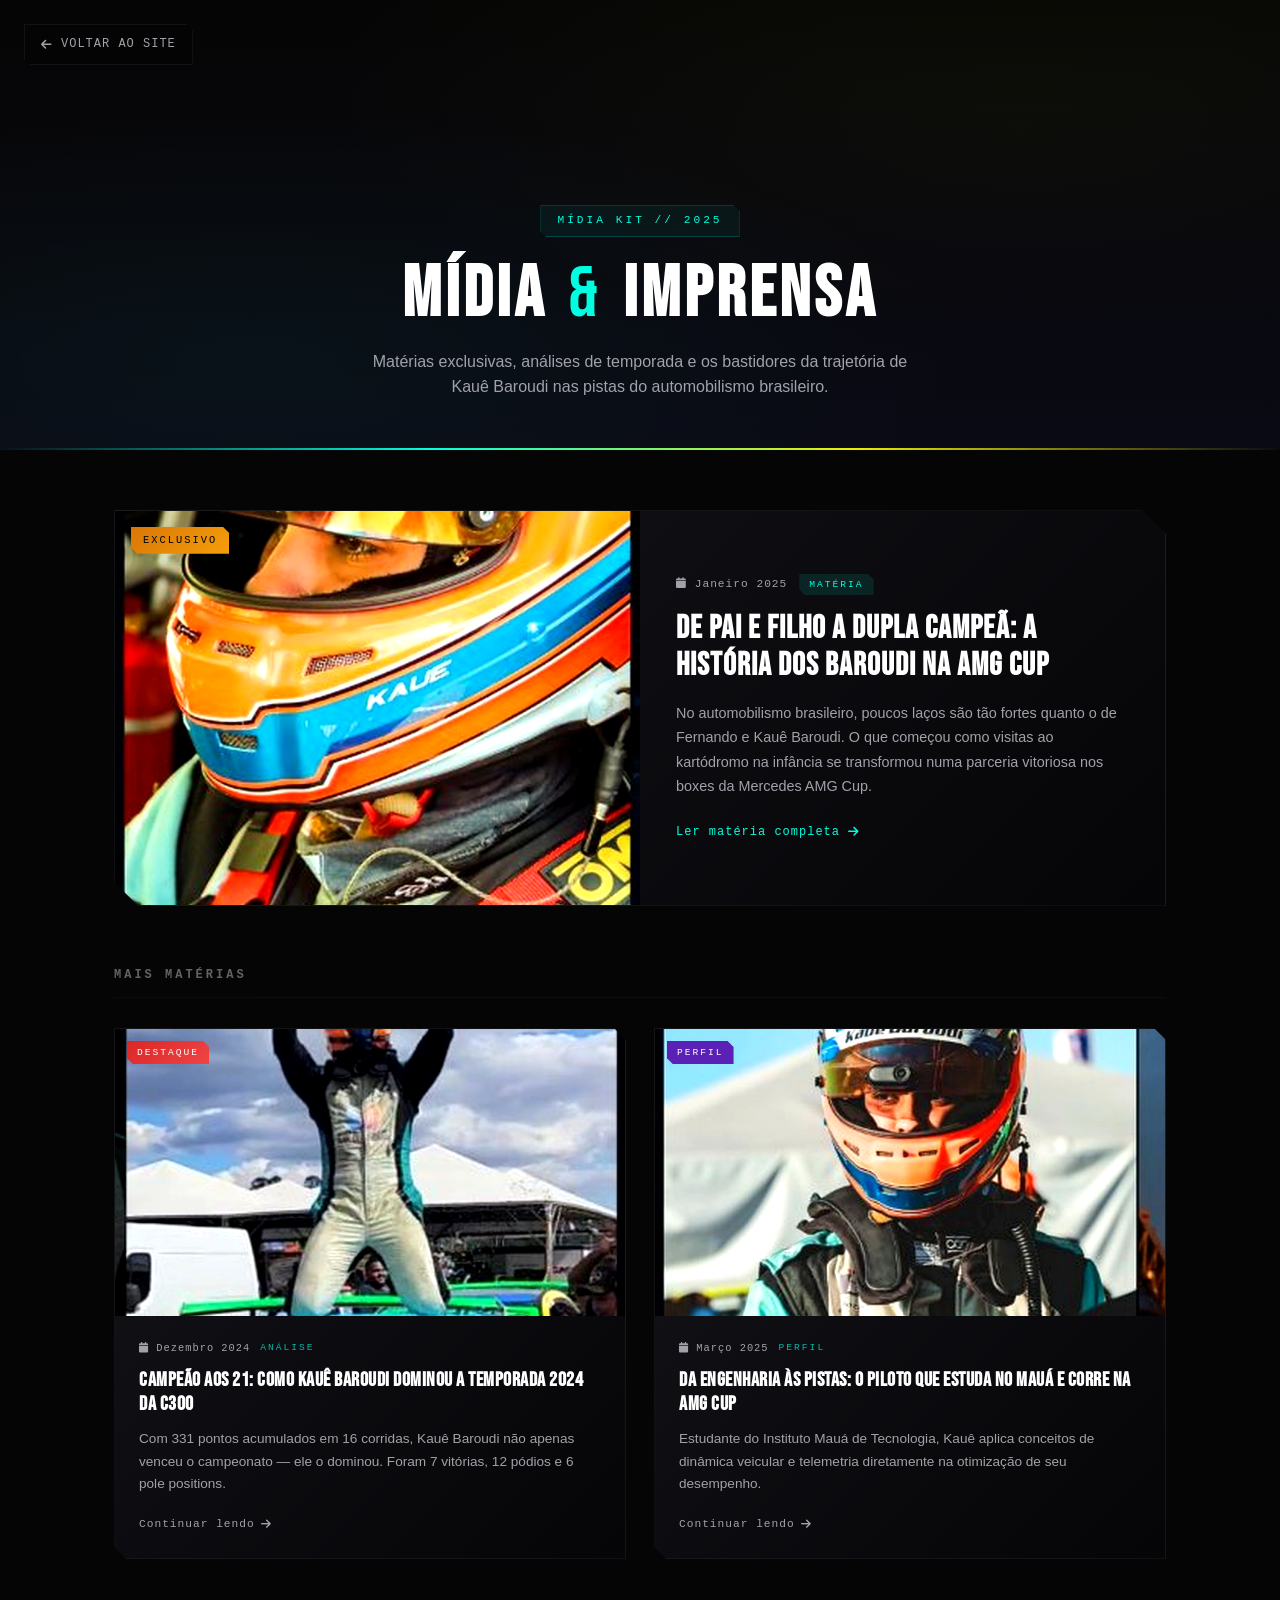
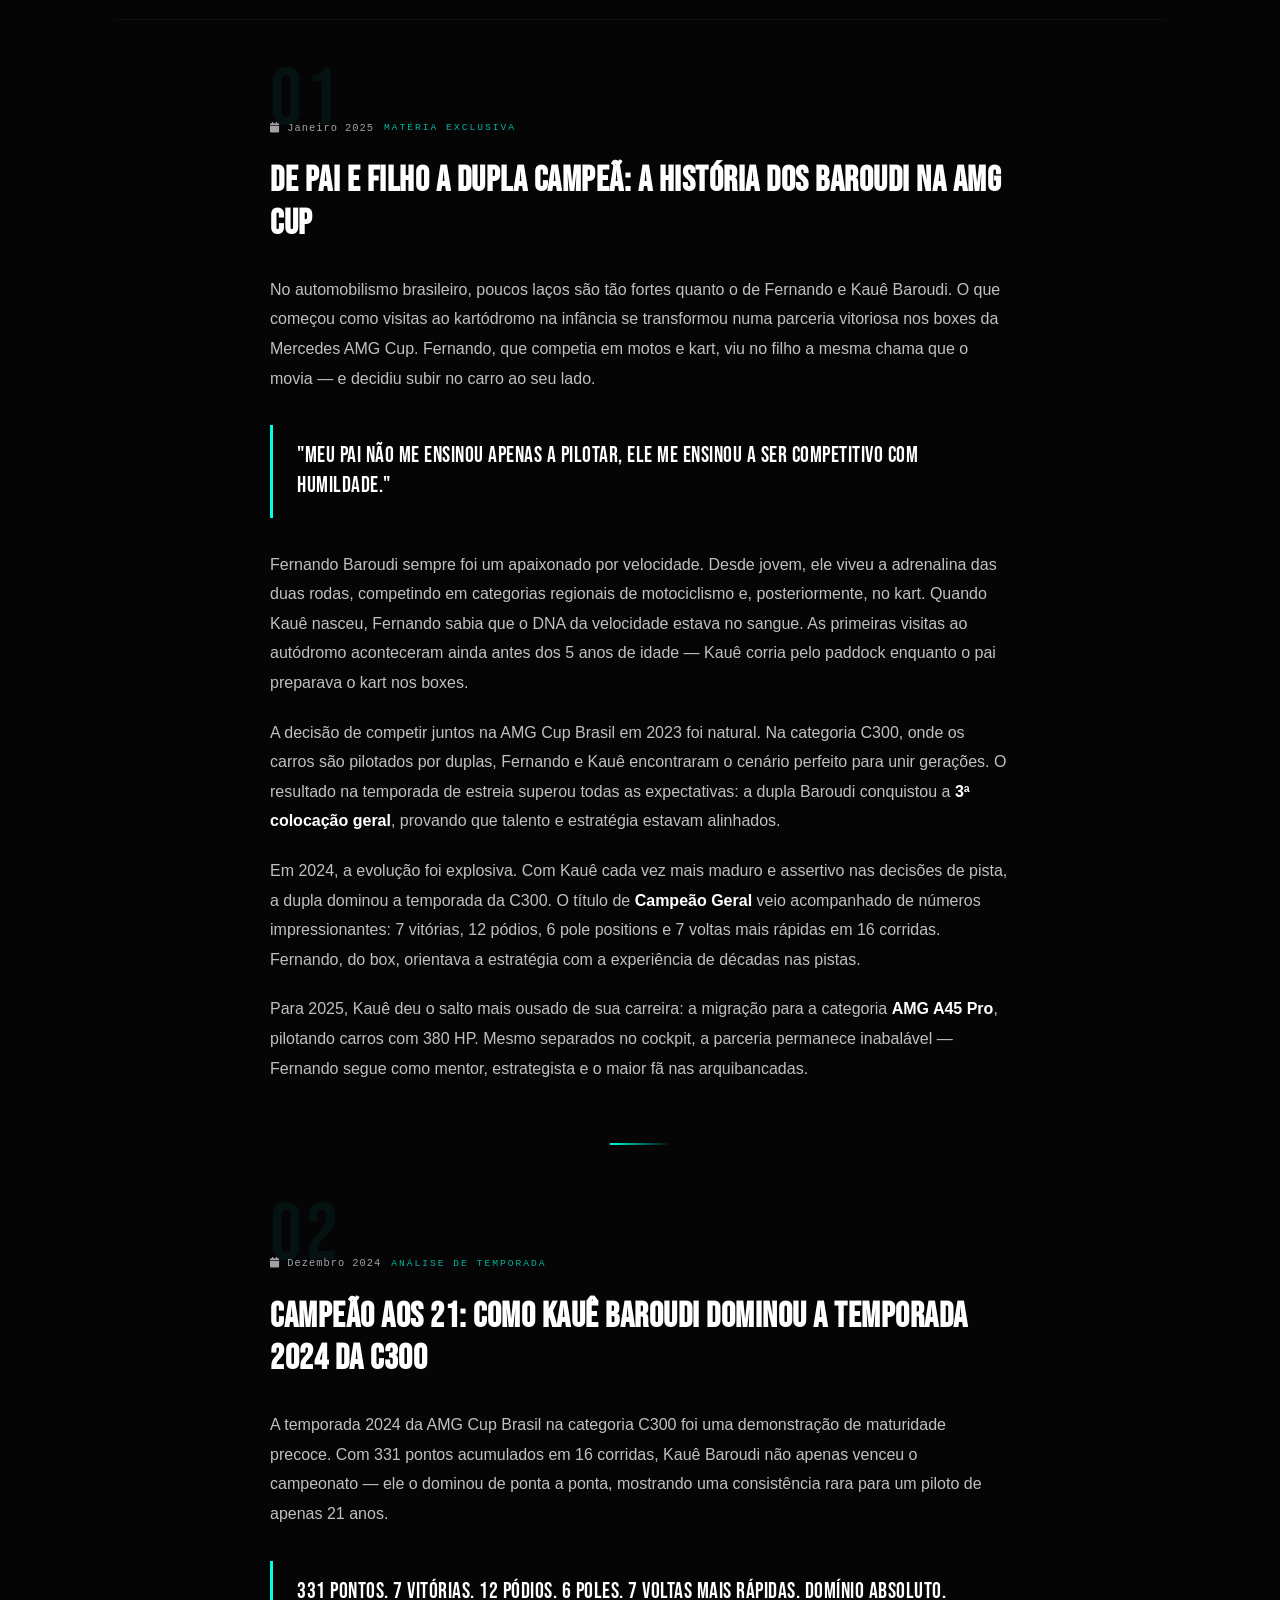
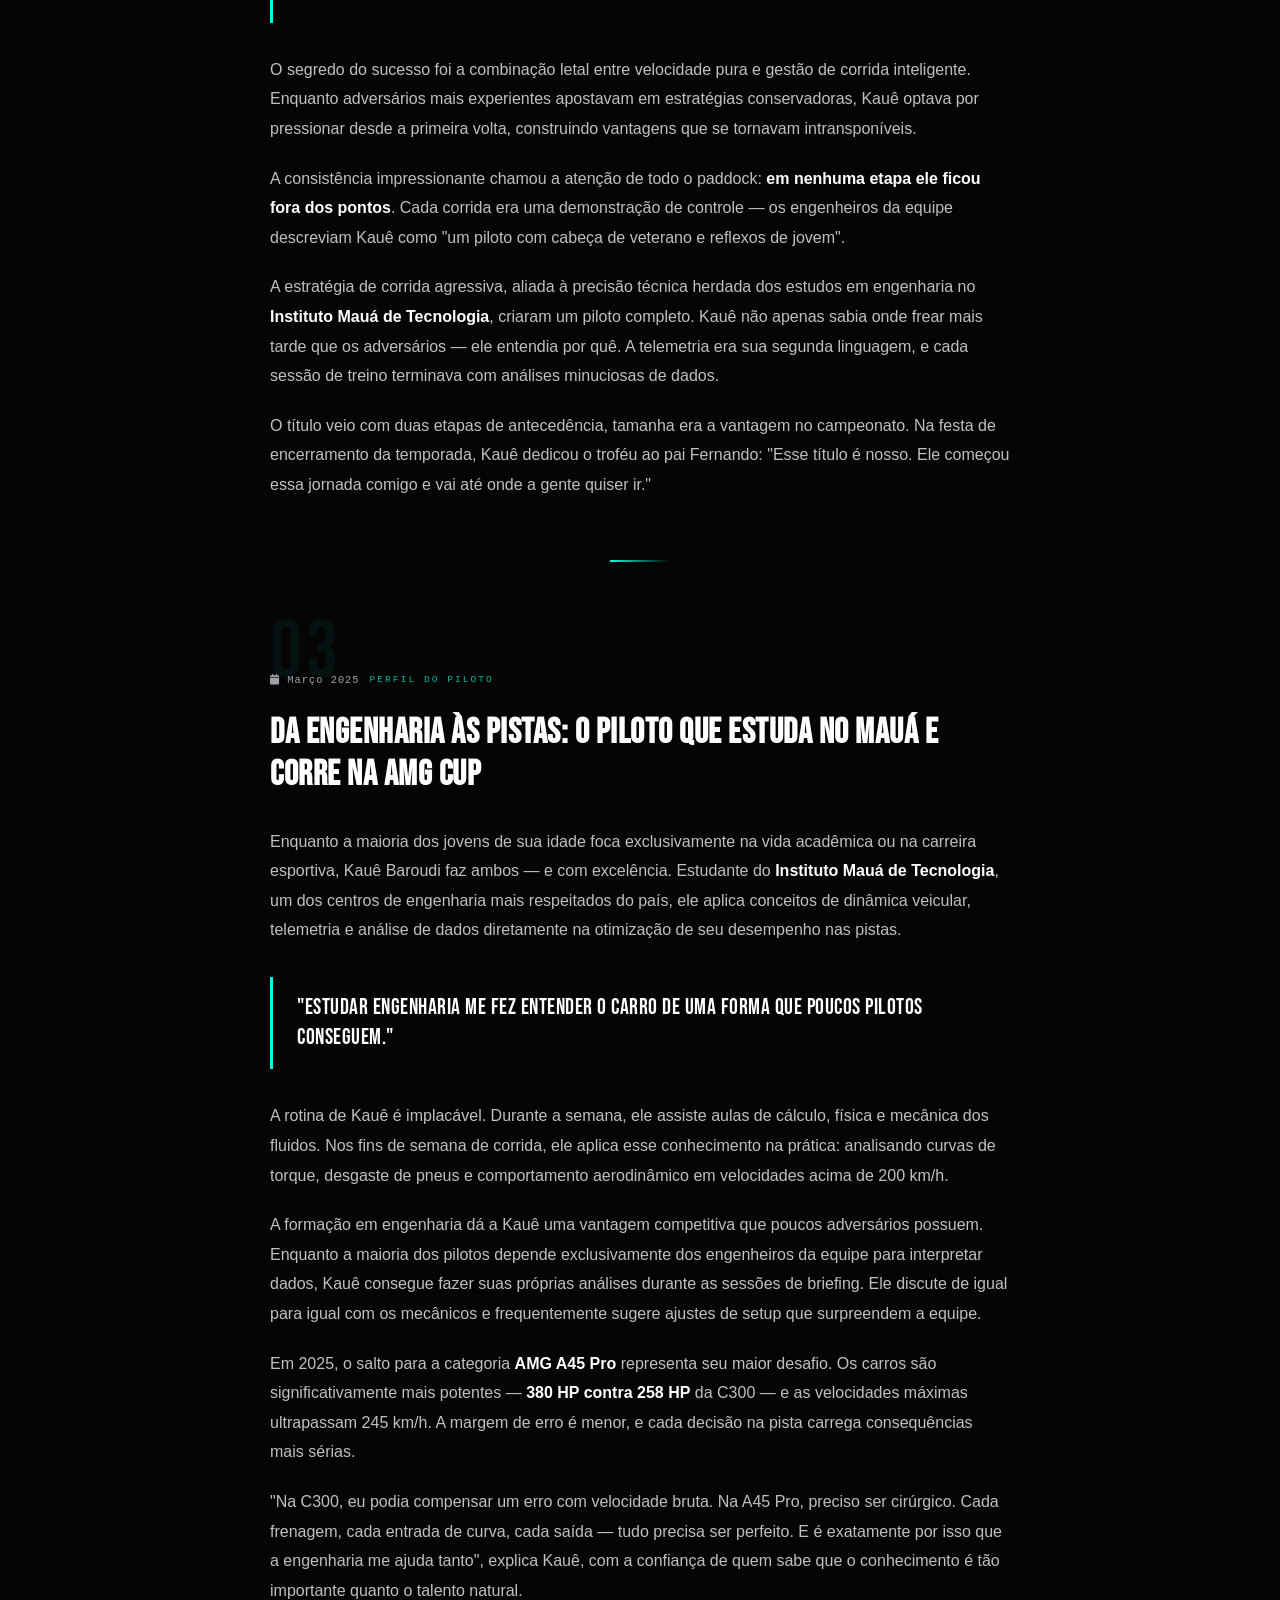
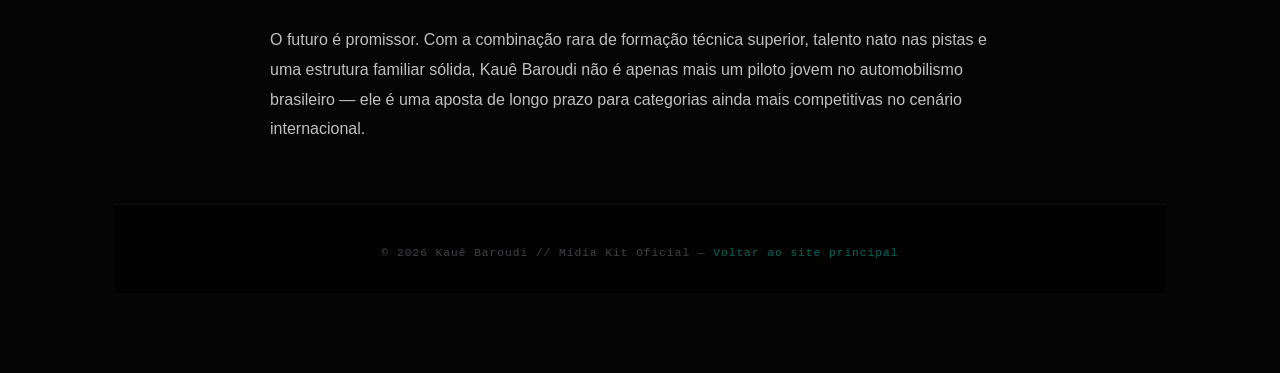
==== commit add9f19b: "feat: galeria reduzida para 3 fotos novas da kauegaleria, imagens do blog atualizadas" ====
--- a/blog.html
+++ b/blog.html
@@ -40,7 +40,7 @@
             <!-- Featured Article -->
             <article class="featured-article" id="artigo-1">
                 <div class="featured-img-wrapper">
-                    <img src="material/card.png" alt="Fernando e Kauê Baroudi com troféu AMG Cup">
+                    <img src="assets/kaue_04_capacete_cockpit.jpg" alt="Kauê Baroudi no cockpit do AMG">
                     <span class="featured-badge">EXCLUSIVO</span>
                 </div>
                 <div class="featured-text">
@@ -61,7 +61,7 @@
                 <!-- Article 2 -->
                 <article class="article-card" id="artigo-2">
                     <div class="article-img-wrapper">
-                        <img src="assets/galeria_4.png" alt="Kauê Baroudi campeão C300 2024">
+                        <img src="assets/kaue_06_vitoria.jpg" alt="Kauê Baroudi celebrando vitória">
                         <span class="article-badge badge-destaque">DESTAQUE</span>
                     </div>
                     <div class="article-body">
@@ -78,7 +78,7 @@
                 <!-- Article 3 -->
                 <article class="article-card" id="artigo-3">
                     <div class="article-img-wrapper">
-                        <img src="assets/galeria_2.png" alt="Kauê Baroudi no cockpit AMG A45 Pro">
+                        <img src="assets/kaue_05_capacete_retrato.jpg" alt="Kauê Baroudi retrato com capacete">
                         <span class="article-badge badge-perfil">PERFIL</span>
                     </div>
                     <div class="article-body">
--- a/index.css
+++ b/index.css
@@ -72,8 +72,9 @@
     display: block;
     max-width: 100%;
     height: auto;
+    image-rendering: auto;
     image-rendering: -webkit-optimize-contrast;
-    image-rendering: crisp-edges;
+    -ms-interpolation-mode: bicubic;
 }
 
 /* Scrollbar styling */
@@ -621,8 +622,12 @@
     width: 100%;
     aspect-ratio: 4/5;
     object-fit: cover;
+    object-position: center top;
     clip-path: var(--cut-lg);
+    filter: none;
     transition: var(--transition-smooth);
+    backface-visibility: hidden;
+    transform: translateZ(0);
 }
 
 .about-img-wrapper:hover .about-img {
@@ -925,8 +930,10 @@
     width: 100%;
     height: 100%;
     object-fit: cover;
-    filter: brightness(1.05) contrast(1.02);
+    filter: none;
     transition: var(--transition-smooth);
+    backface-visibility: hidden;
+    transform: translateZ(0);
 }
 
 .timeline-card:hover .timeline-image {
@@ -1398,8 +1405,10 @@
     width: 100%;
     height: 100%;
     object-fit: cover;
-    filter: brightness(1.03) contrast(1.02);
+    filter: none;
     transition: var(--transition-smooth);
+    backface-visibility: hidden;
+    transform: translateZ(0);
 }
 
 .gallery-hover {
@@ -1576,12 +1585,16 @@
     z-index: 1;
 }
 
+
 .blog-img {
     width: 100%;
     height: 100%;
     object-fit: cover;
-    filter: brightness(1.03) contrast(1.02);
+    image-rendering: -webkit-optimize-contrast;
+    image-rendering: crisp-edges;
     transition: var(--transition-smooth);
+    backface-visibility: hidden;
+    transform: translateZ(0);
 }
 
 .blog-card:hover .blog-img {
